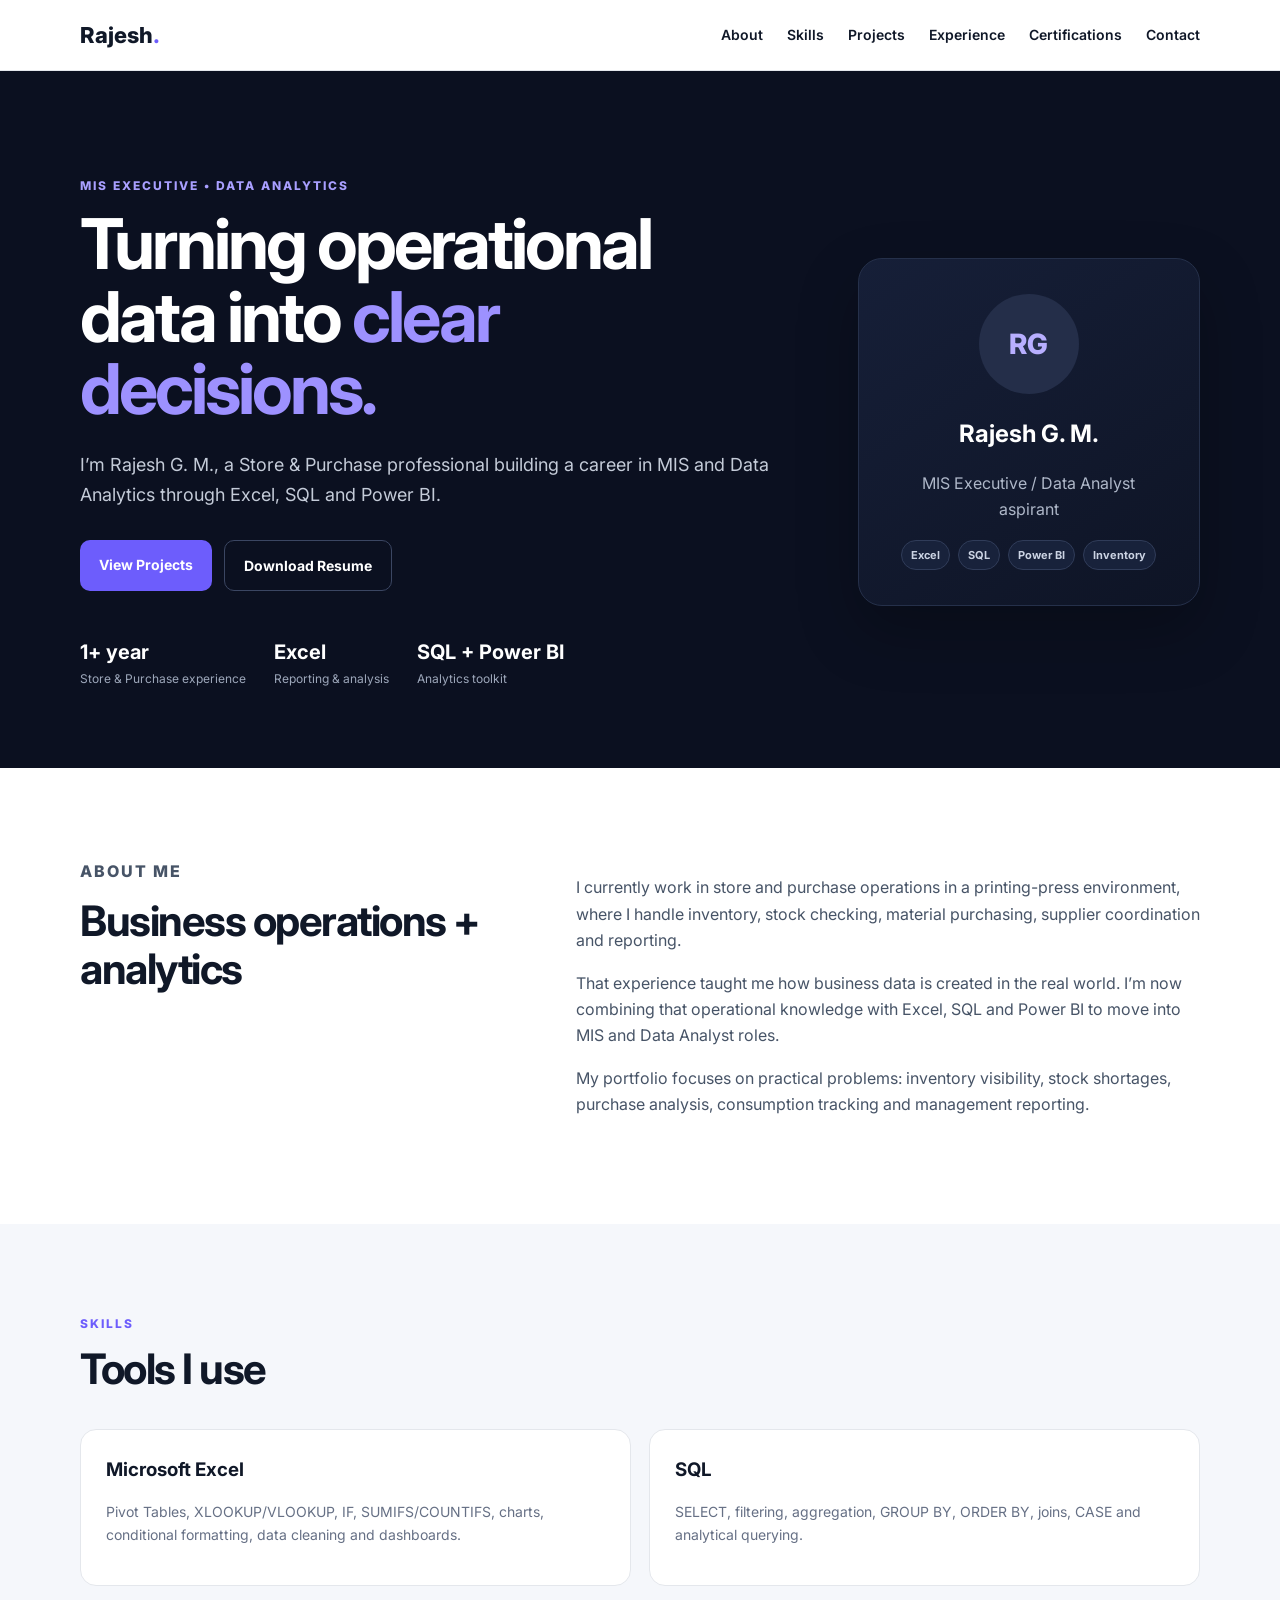
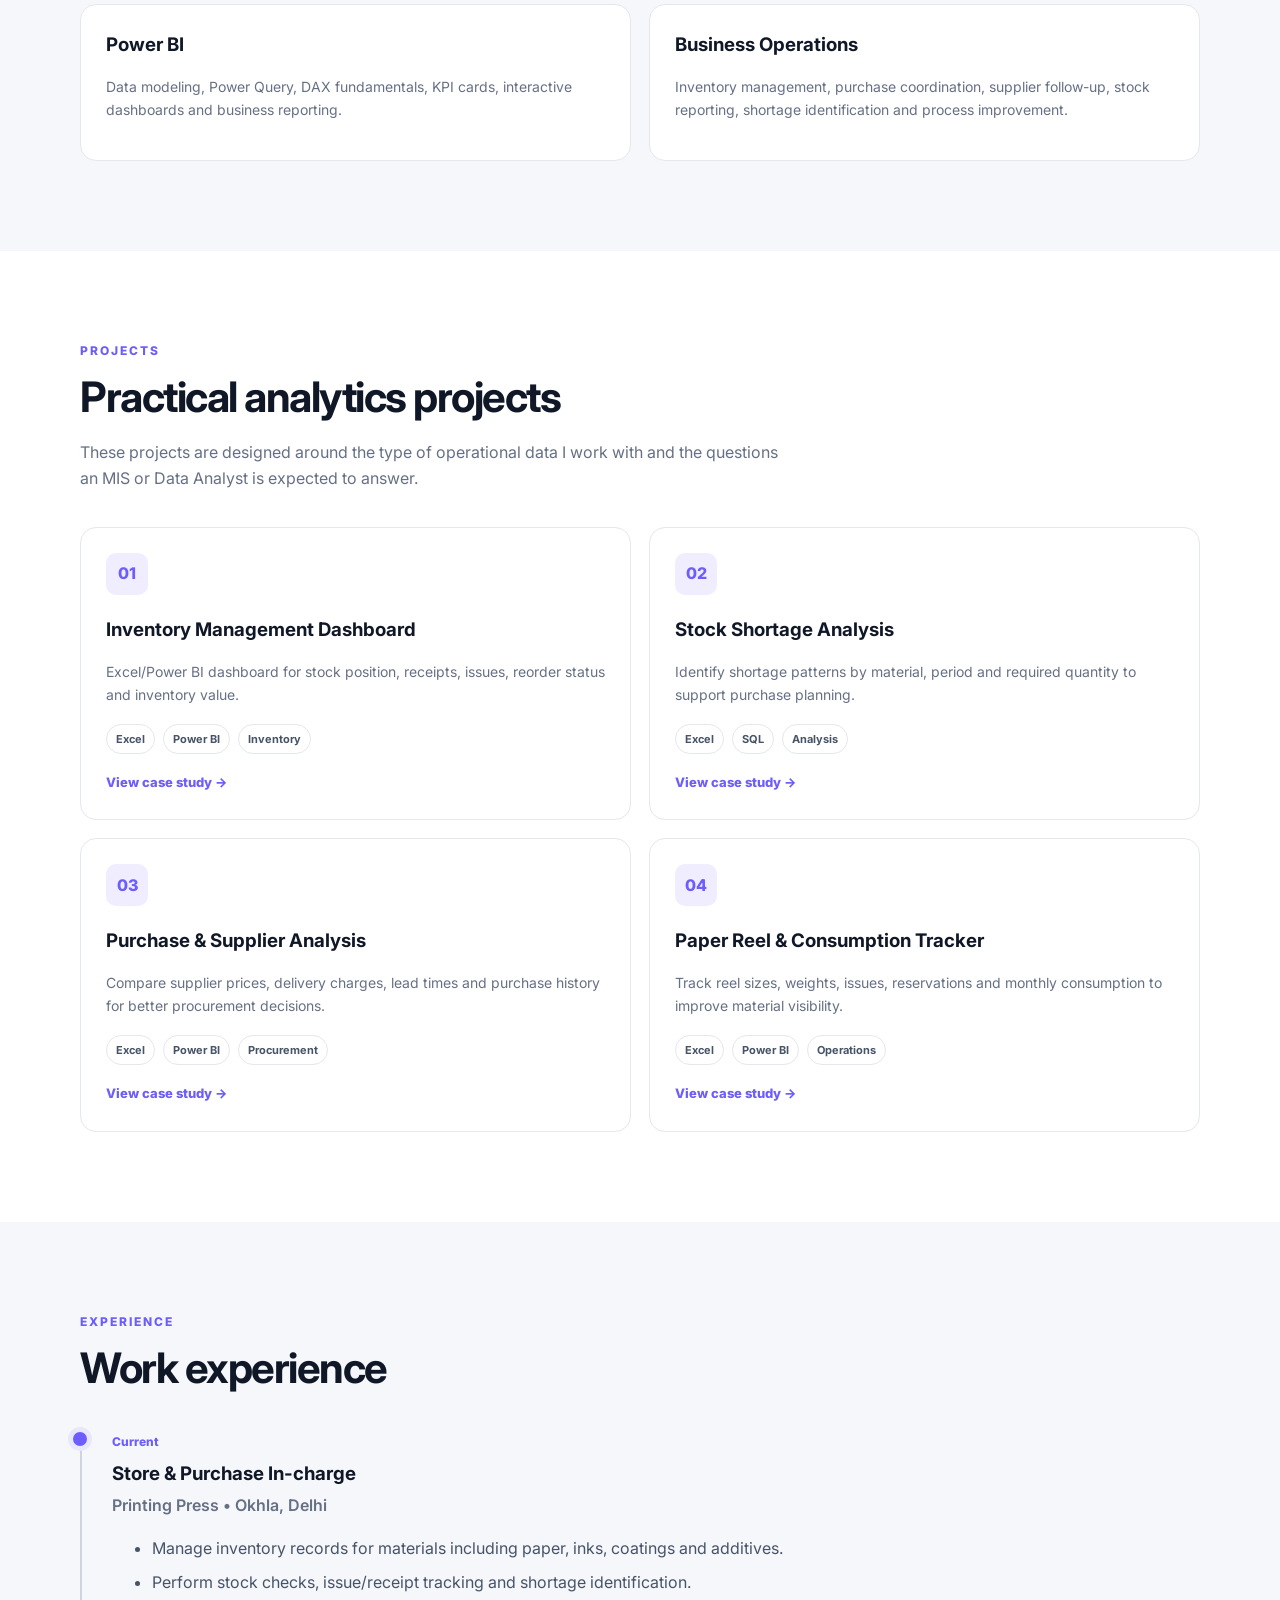
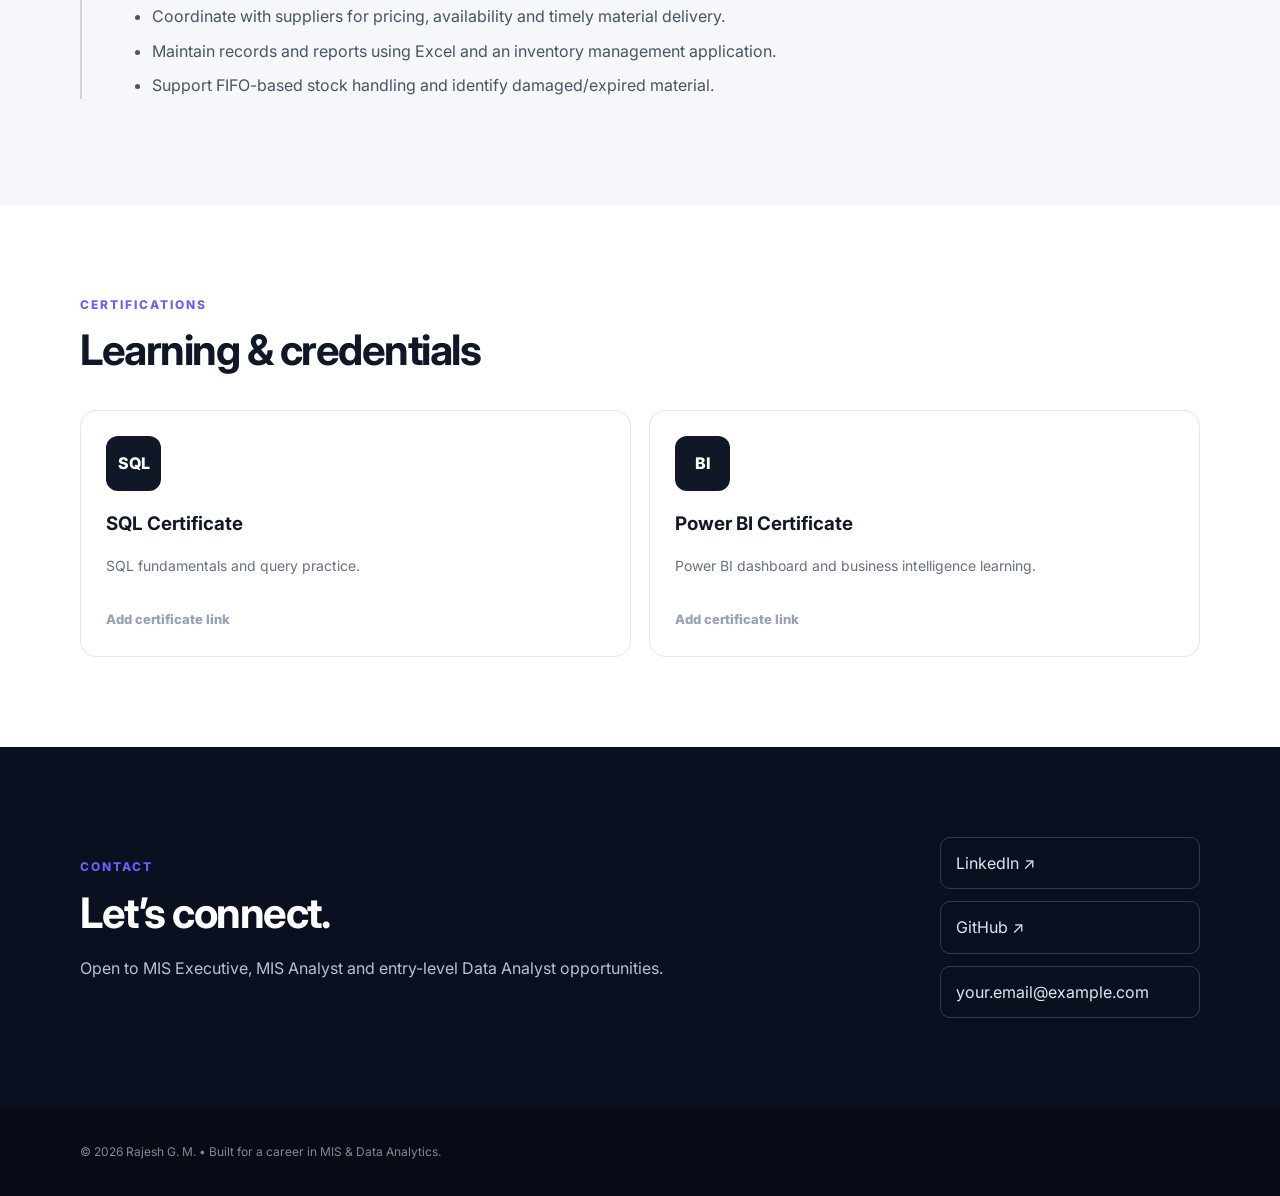
==== index.html @ 325d2c86 "Add files via upload" ====
<!DOCTYPE html>
<html lang="en">
<head>
  <meta charset="UTF-8">
  <meta name="viewport" content="width=device-width, initial-scale=1.0">
  <meta name="description" content="Rajesh G. M. | MIS Executive and aspiring Data Analyst portfolio.">
  <title>Rajesh G. M. | MIS Executive → Data Analyst</title>
  <link rel="preconnect" href="https://fonts.googleapis.com">
  <link rel="preconnect" href="https://fonts.gstatic.com" crossorigin>
  <link href="https://fonts.googleapis.com/css2?family=Inter:wght@400;500;600;700;800&display=swap" rel="stylesheet">
  <link rel="stylesheet" href="style.css">
</head>
<body>
<header class="nav">
  <div class="container nav-inner">
    <a class="logo" href="#home">Rajesh<span>.</span></a>
    <button class="menu" aria-label="Open menu">☰</button>
    <nav>
      <a href="#about">About</a><a href="#skills">Skills</a><a href="#projects">Projects</a>
      <a href="#experience">Experience</a><a href="#certifications">Certifications</a><a href="#contact">Contact</a>
    </nav>
  </div>
</header>

<main>
<section id="home" class="hero">
  <div class="container hero-grid">
    <div>
      <p class="eyebrow">MIS EXECUTIVE • DATA ANALYTICS</p>
      <h1>Turning operational data into <span>clear decisions.</span></h1>
      <p class="lead">I’m Rajesh G. M., a Store & Purchase professional building a career in MIS and Data Analytics through Excel, SQL and Power BI.</p>
      <div class="buttons">
        <a class="btn primary" href="#projects">View Projects</a>
        <a class="btn secondary" href="Rajesh_GM_Resume.pdf" target="_blank">Download Resume</a>
      </div>
      <div class="quick-stats">
        <div><strong>1+ year</strong><small>Store & Purchase experience</small></div>
        <div><strong>Excel</strong><small>Reporting & analysis</small></div>
        <div><strong>SQL + Power BI</strong><small>Analytics toolkit</small></div>
      </div>
    </div>
    <div class="hero-card">
      <div class="avatar">RG</div>
      <h3>Rajesh G. M.</h3>
      <p>MIS Executive / Data Analyst aspirant</p>
      <div class="tag-row"><span>Excel</span><span>SQL</span><span>Power BI</span><span>Inventory</span></div>
    </div>
  </div>
</section>

<section id="about" class="section">
  <div class="container two-col">
    <div><p class="eyebrow">ABOUT ME</p><h2>Business operations + analytics</h2></div>
    <div>
      <p>I currently work in store and purchase operations in a printing-press environment, where I handle inventory, stock checking, material purchasing, supplier coordination and reporting.</p>
      <p>That experience taught me how business data is created in the real world. I’m now combining that operational knowledge with Excel, SQL and Power BI to move into MIS and Data Analyst roles.</p>
      <p>My portfolio focuses on practical problems: inventory visibility, stock shortages, purchase analysis, consumption tracking and management reporting.</p>
    </div>
  </div>
</section>

<section id="skills" class="section muted">
  <div class="container">
    <p class="eyebrow">SKILLS</p><h2>Tools I use</h2>
    <div class="skill-grid">
      <article><h3>Microsoft Excel</h3><p>Pivot Tables, XLOOKUP/VLOOKUP, IF, SUMIFS/COUNTIFS, charts, conditional formatting, data cleaning and dashboards.</p></article>
      <article><h3>SQL</h3><p>SELECT, filtering, aggregation, GROUP BY, ORDER BY, joins, CASE and analytical querying.</p></article>
      <article><h3>Power BI</h3><p>Data modeling, Power Query, DAX fundamentals, KPI cards, interactive dashboards and business reporting.</p></article>
      <article><h3>Business Operations</h3><p>Inventory management, purchase coordination, supplier follow-up, stock reporting, shortage identification and process improvement.</p></article>
    </div>
  </div>
</section>

<section id="projects" class="section">
  <div class="container">
    <p class="eyebrow">PROJECTS</p><h2>Practical analytics projects</h2>
    <p class="section-intro">These projects are designed around the type of operational data I work with and the questions an MIS or Data Analyst is expected to answer.</p>
    <div class="project-grid">
      <article class="project">
        <div class="project-icon">01</div><h3>Inventory Management Dashboard</h3>
        <p>Excel/Power BI dashboard for stock position, receipts, issues, reorder status and inventory value.</p>
        <div class="tag-row"><span>Excel</span><span>Power BI</span><span>Inventory</span></div>
        <a href="inventory-management.html">View case study →</a>
      </article>
      <article class="project">
        <div class="project-icon">02</div><h3>Stock Shortage Analysis</h3>
        <p>Identify shortage patterns by material, period and required quantity to support purchase planning.</p>
        <div class="tag-row"><span>Excel</span><span>SQL</span><span>Analysis</span></div>
        <a href="stock-shortage.html">View case study →</a>
      </article>
      <article class="project">
        <div class="project-icon">03</div><h3>Purchase & Supplier Analysis</h3>
        <p>Compare supplier prices, delivery charges, lead times and purchase history for better procurement decisions.</p>
        <div class="tag-row"><span>Excel</span><span>Power BI</span><span>Procurement</span></div>
        <a href="purchase-supplier.html">View case study →</a>
      </article>
      <article class="project">
        <div class="project-icon">04</div><h3>Paper Reel & Consumption Tracker</h3>
        <p>Track reel sizes, weights, issues, reservations and monthly consumption to improve material visibility.</p>
        <div class="tag-row"><span>Excel</span><span>Power BI</span><span>Operations</span></div>
        <a href="paper-reel.html">View case study →</a>
      </article>
    </div>
  </div>
</section>

<section id="experience" class="section muted">
  <div class="container">
    <p class="eyebrow">EXPERIENCE</p><h2>Work experience</h2>
    <div class="timeline">
      <article>
        <div class="timeline-dot"></div>
        <div><span class="date">Current</span><h3>Store & Purchase In-charge</h3><h4>Printing Press • Okhla, Delhi</h4>
        <ul>
          <li>Manage inventory records for materials including paper, inks, coatings and additives.</li>
          <li>Perform stock checks, issue/receipt tracking and shortage identification.</li>
          <li>Coordinate with suppliers for pricing, availability and timely material delivery.</li>
          <li>Maintain records and reports using Excel and an inventory management application.</li>
          <li>Support FIFO-based stock handling and identify damaged/expired material.</li>
        </ul></div>
      </article>
    </div>
  </div>
</section>

<section id="certifications" class="section">
  <div class="container">
    <p class="eyebrow">CERTIFICATIONS</p><h2>Learning & credentials</h2>
    <div class="cert-grid">
      <article><div class="cert-mark">SQL</div><h3>SQL Certificate</h3><p>SQL fundamentals and query practice.</p><a href="#" class="placeholder-link">Add certificate link</a></article>
      <article><div class="cert-mark">BI</div><h3>Power BI Certificate</h3><p>Power BI dashboard and business intelligence learning.</p><a href="#" class="placeholder-link">Add certificate link</a></article>
    </div>
  </div>
</section>

<section id="contact" class="section contact">
  <div class="container contact-box">
    <div><p class="eyebrow">CONTACT</p><h2>Let’s connect.</h2><p>Open to MIS Executive, MIS Analyst and entry-level Data Analyst opportunities.</p></div>
    <div class="contact-links">
      <a href="https://www.linkedin.com/" target="_blank">LinkedIn ↗</a>
      <a href="https://github.com/" target="_blank">GitHub ↗</a>
      <a href="mailto:your.email@example.com">your.email@example.com</a>
    </div>
  </div>
</section>
</main>

<footer><div class="container"><p>© 2026 Rajesh G. M. • Built for a career in MIS & Data Analytics.</p></div></footer>
<script src="script.js"></script>
</body>
</html>
---- style.css ----
:root{--bg:#0b1020;--surface:#11182b;--surface2:#f5f7fb;--text:#101828;--light:#f8fafc;--muted:#667085;--white:#fff;--accent:#6d5dfc;--border:#e4e7ec;--dark-border:#25304a}
*{box-sizing:border-box}html{scroll-behavior:smooth}body{margin:0;font-family:Inter,system-ui,sans-serif;color:var(--text);line-height:1.65;background:#fff}a{text-decoration:none;color:inherit}.container{width:min(1120px,92%);margin:auto}
.nav{position:sticky;top:0;z-index:20;background:rgba(255,255,255,.92);backdrop-filter:blur(12px);border-bottom:1px solid var(--border)}.nav-inner{height:70px;display:flex;align-items:center;justify-content:space-between}.logo{font-size:22px;font-weight:800}.logo span{color:var(--accent)}nav{display:flex;gap:24px;font-size:14px;font-weight:600}nav a:hover{color:var(--accent)}.menu{display:none;border:0;background:none;font-size:24px}
.hero{background:var(--bg);color:var(--white);padding:105px 0 80px}.hero-grid{display:grid;grid-template-columns:1.55fr .75fr;gap:70px;align-items:center}.eyebrow{font-size:12px;font-weight:800;letter-spacing:2px;color:var(--accent);margin:0 0 12px}.hero .eyebrow{color:#a99fff}h1{font-size:clamp(42px,6vw,70px);line-height:1.04;letter-spacing:-3px;margin:0 0 24px;max-width:850px}h1 span{color:#9d91ff}.lead{font-size:18px;color:#c4cbd8;max-width:720px}.buttons{display:flex;gap:12px;margin:30px 0}.btn{padding:13px 19px;border-radius:10px;font-weight:700;font-size:14px}.primary{background:var(--accent);color:#fff}.secondary{border:1px solid #3b4662;color:#fff}.quick-stats{display:flex;gap:28px;margin-top:45px}.quick-stats strong{display:block;font-size:20px}.quick-stats small{display:block;color:#9da7ba;font-size:12px}.hero-card{background:linear-gradient(145deg,#161f38,#0e1425);border:1px solid var(--dark-border);border-radius:24px;padding:35px;text-align:center;box-shadow:0 25px 60px rgba(0,0,0,.25)}.avatar{width:100px;height:100px;border-radius:50%;display:grid;place-items:center;margin:0 auto 20px;background:#242e49;color:#b8afff;font-size:28px;font-weight:800}.hero-card h3{font-size:24px;margin:0}.hero-card p{color:#aeb7c8}.tag-row{display:flex;gap:8px;flex-wrap:wrap;margin-top:18px}.tag-row span{padding:5px 9px;border:1px solid var(--border);border-radius:99px;font-size:11px;font-weight:700;color:#475467;background:#fff}.hero-card .tag-row{justify-content:center}.hero-card .tag-row span{background:#18223b;border-color:#303c59;color:#cbd3e3}
.section{padding:90px 0}.section h2{font-size:42px;line-height:1.15;letter-spacing:-1.5px;margin:0 0 18px}.two-col{display:grid;grid-template-columns:.8fr 1.2fr;gap:80px}.two-col p{color:#475467;font-size:16px}.muted{background:var(--surface2)}.section-intro{color:#667085;max-width:700px}.skill-grid,.project-grid,.cert-grid{display:grid;grid-template-columns:repeat(2,1fr);gap:18px;margin-top:35px}.skill-grid article,.project,.cert-grid article{border:1px solid var(--border);border-radius:16px;padding:25px;background:#fff}.skill-grid h3,.project h3,.cert-grid h3{margin:0 0 8px}.skill-grid p,.project p,.cert-grid p{color:#667085;font-size:14px}.project-grid{grid-template-columns:repeat(2,1fr)}.project-icon{width:42px;height:42px;border-radius:10px;background:#efedff;color:var(--accent);display:grid;place-items:center;font-weight:800;margin-bottom:20px}.project a,.cert-grid a{display:inline-block;margin-top:18px;color:var(--accent);font-size:13px;font-weight:800}.timeline{margin-top:35px;border-left:2px solid #d0d5dd;padding-left:30px}.timeline article{position:relative;max-width:850px}.timeline-dot{position:absolute;left:-39px;top:5px;width:14px;height:14px;background:var(--accent);border-radius:50%;box-shadow:0 0 0 5px #e9e7ff}.date{font-size:12px;color:var(--accent);font-weight:800}.timeline h3{margin:6px 0 0}.timeline h4{margin:2px 0 16px;color:#667085;font-weight:600}.timeline li{margin:8px 0;color:#475467}.cert-mark{width:55px;height:55px;border-radius:12px;background:#101828;color:#fff;display:grid;place-items:center;font-weight:800;margin-bottom:18px}.contact{background:var(--bg);color:#fff}.contact-box{display:flex;justify-content:space-between;gap:50px;align-items:center}.contact p:not(.eyebrow){color:#b9c1d0}.contact-links{display:grid;gap:12px;min-width:260px}.contact-links a{padding:12px 15px;border:1px solid #303b56;border-radius:10px;color:#e1e5ed}.contact-links a:hover{border-color:#7668ff}.placeholder-link{color:#98a2b3!important}footer{background:#070b16;color:#7f899c;padding:22px 0;font-size:12px}
@media(max-width:800px){nav{display:none}.menu{display:block}.hero{padding:75px 0}.hero-grid,.two-col{grid-template-columns:1fr;gap:40px}h1{letter-spacing:-2px}.quick-stats{flex-wrap:wrap}.skill-grid,.project-grid,.cert-grid{grid-template-columns:1fr}.contact-box{display:grid}.section{padding:65px 0}.section h2{font-size:34px}}
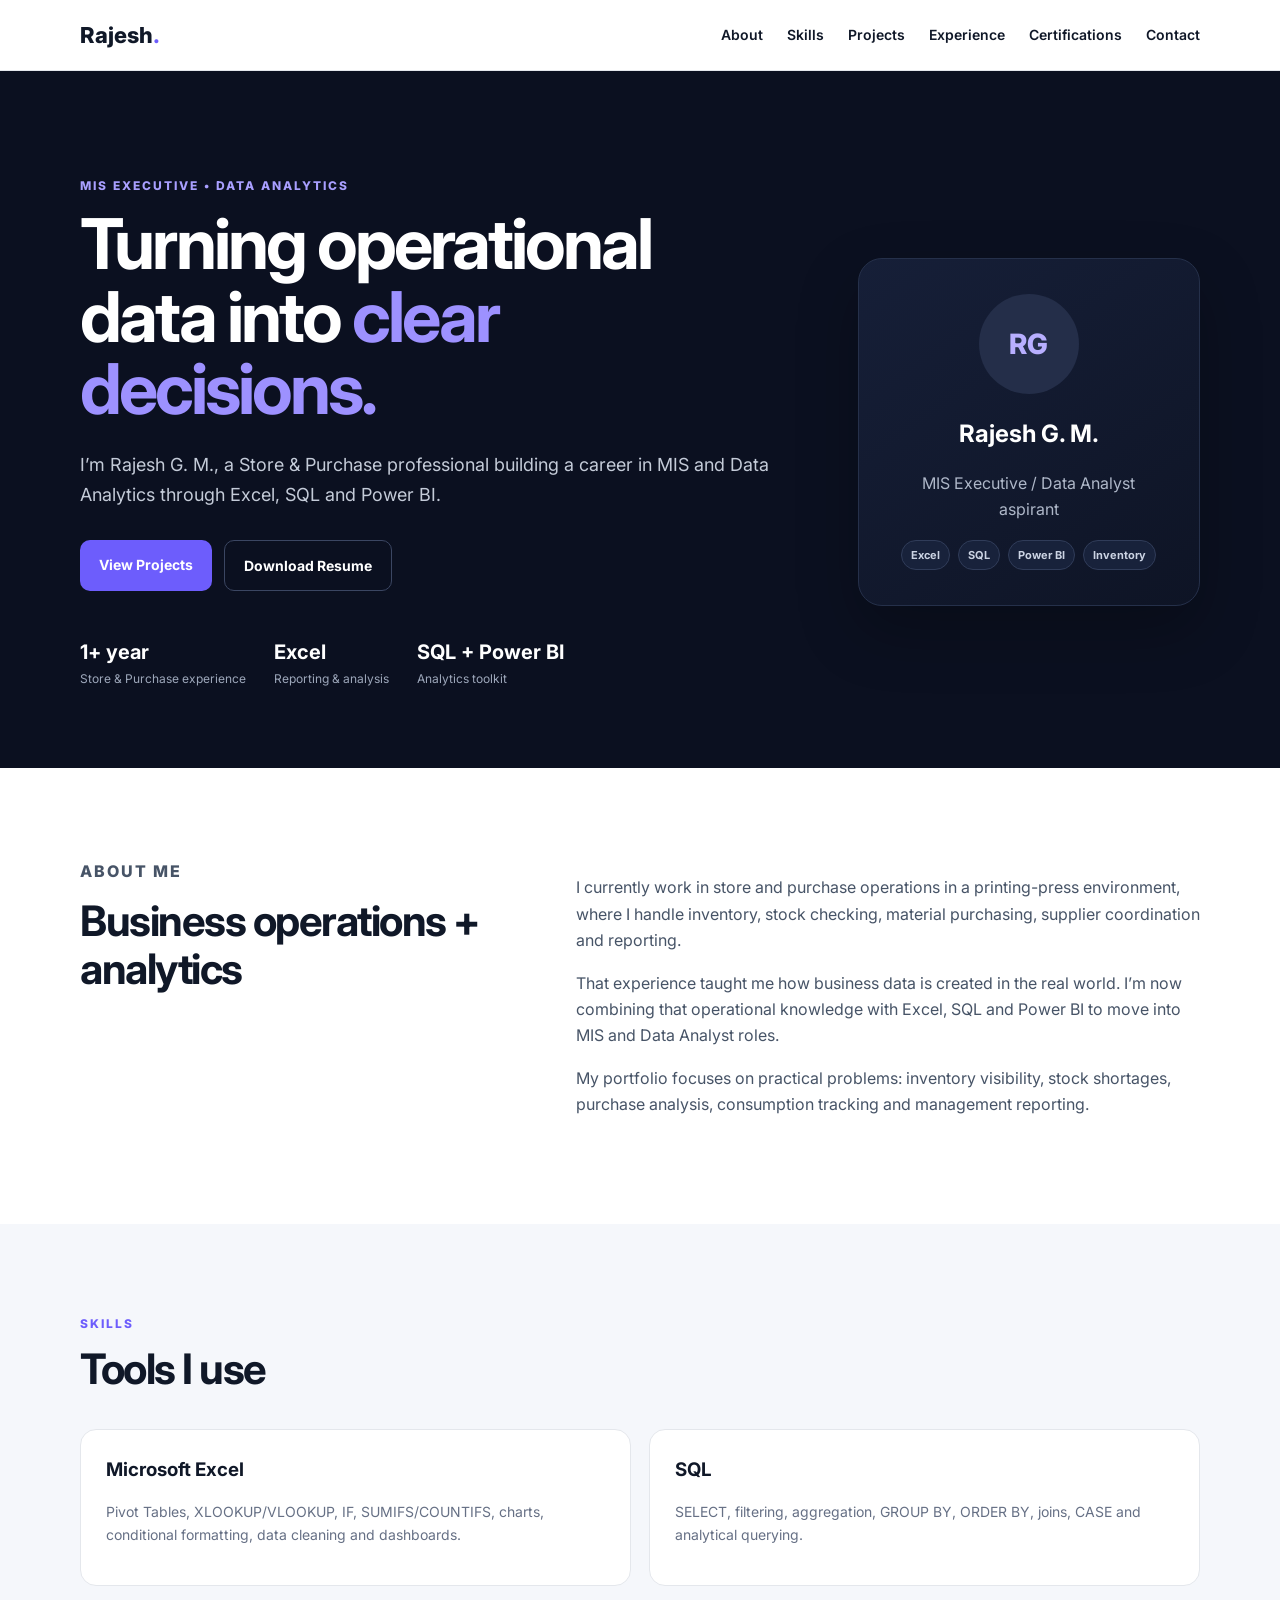
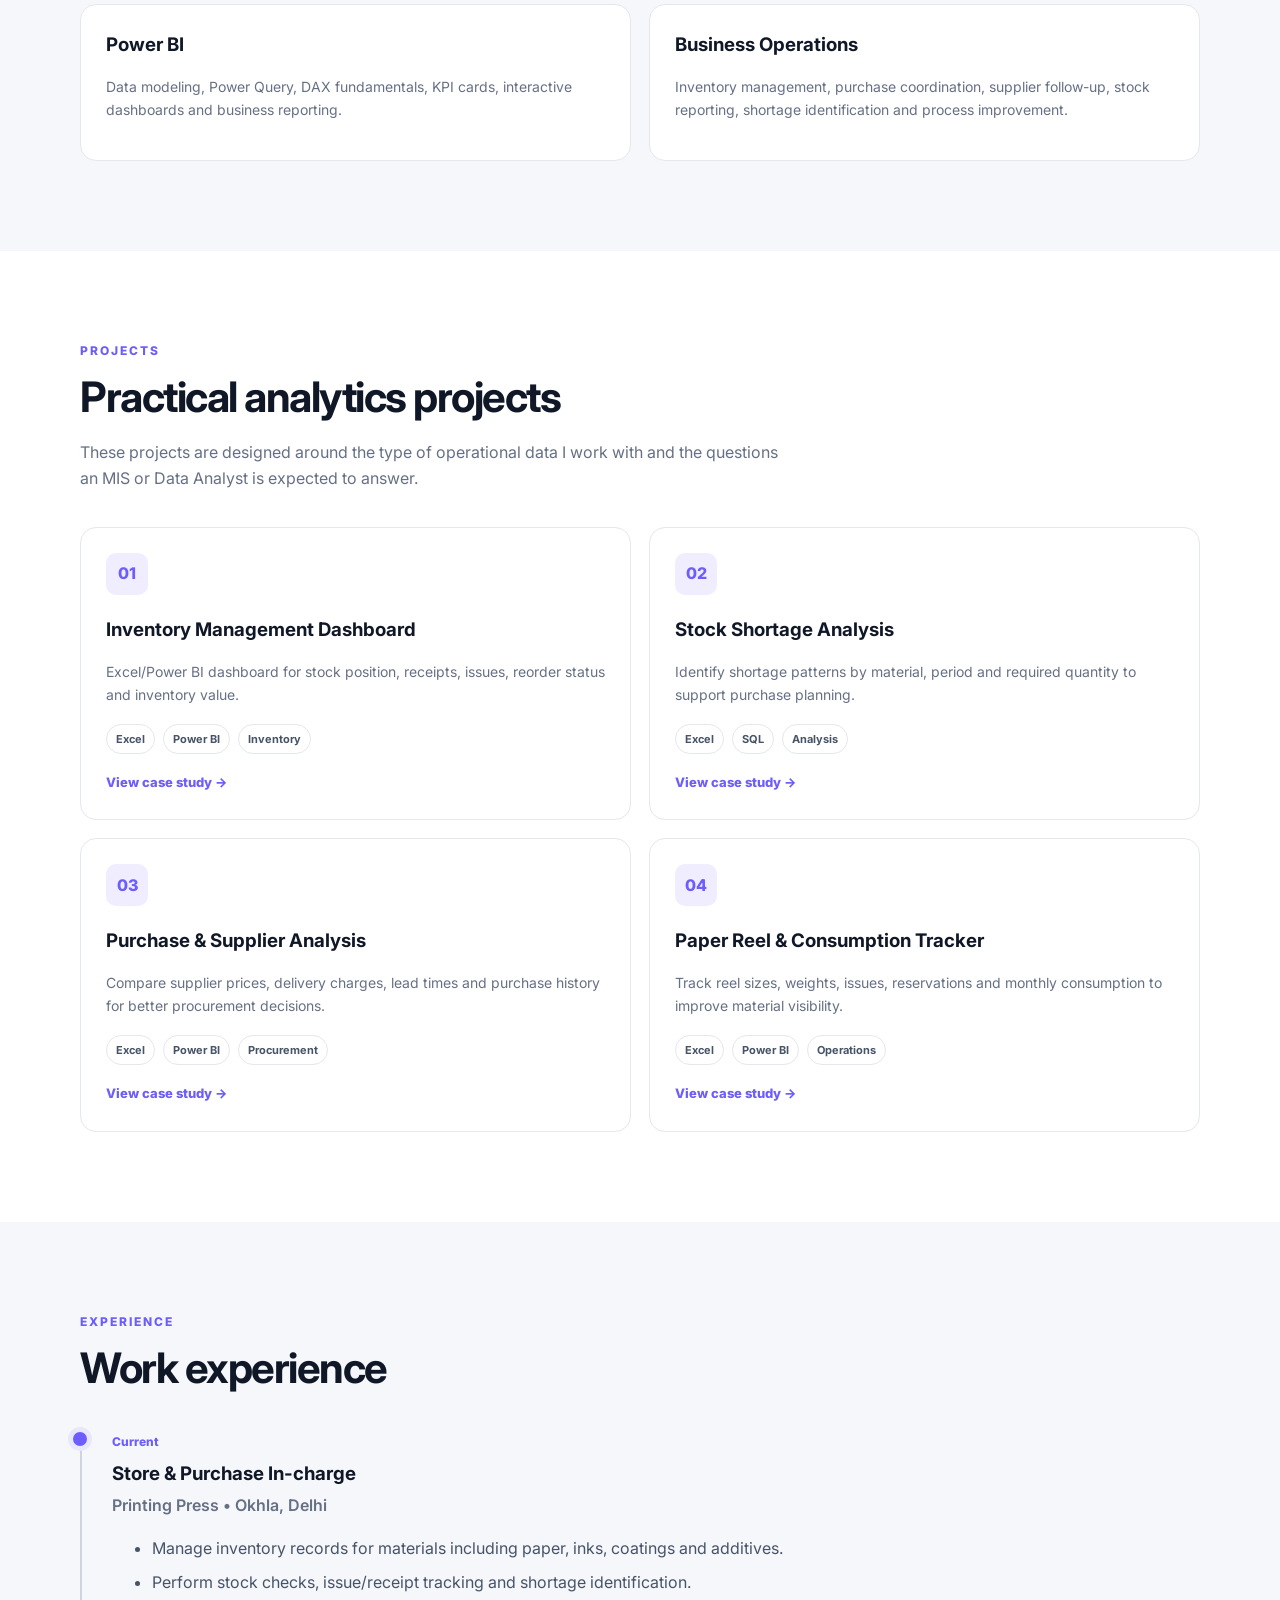
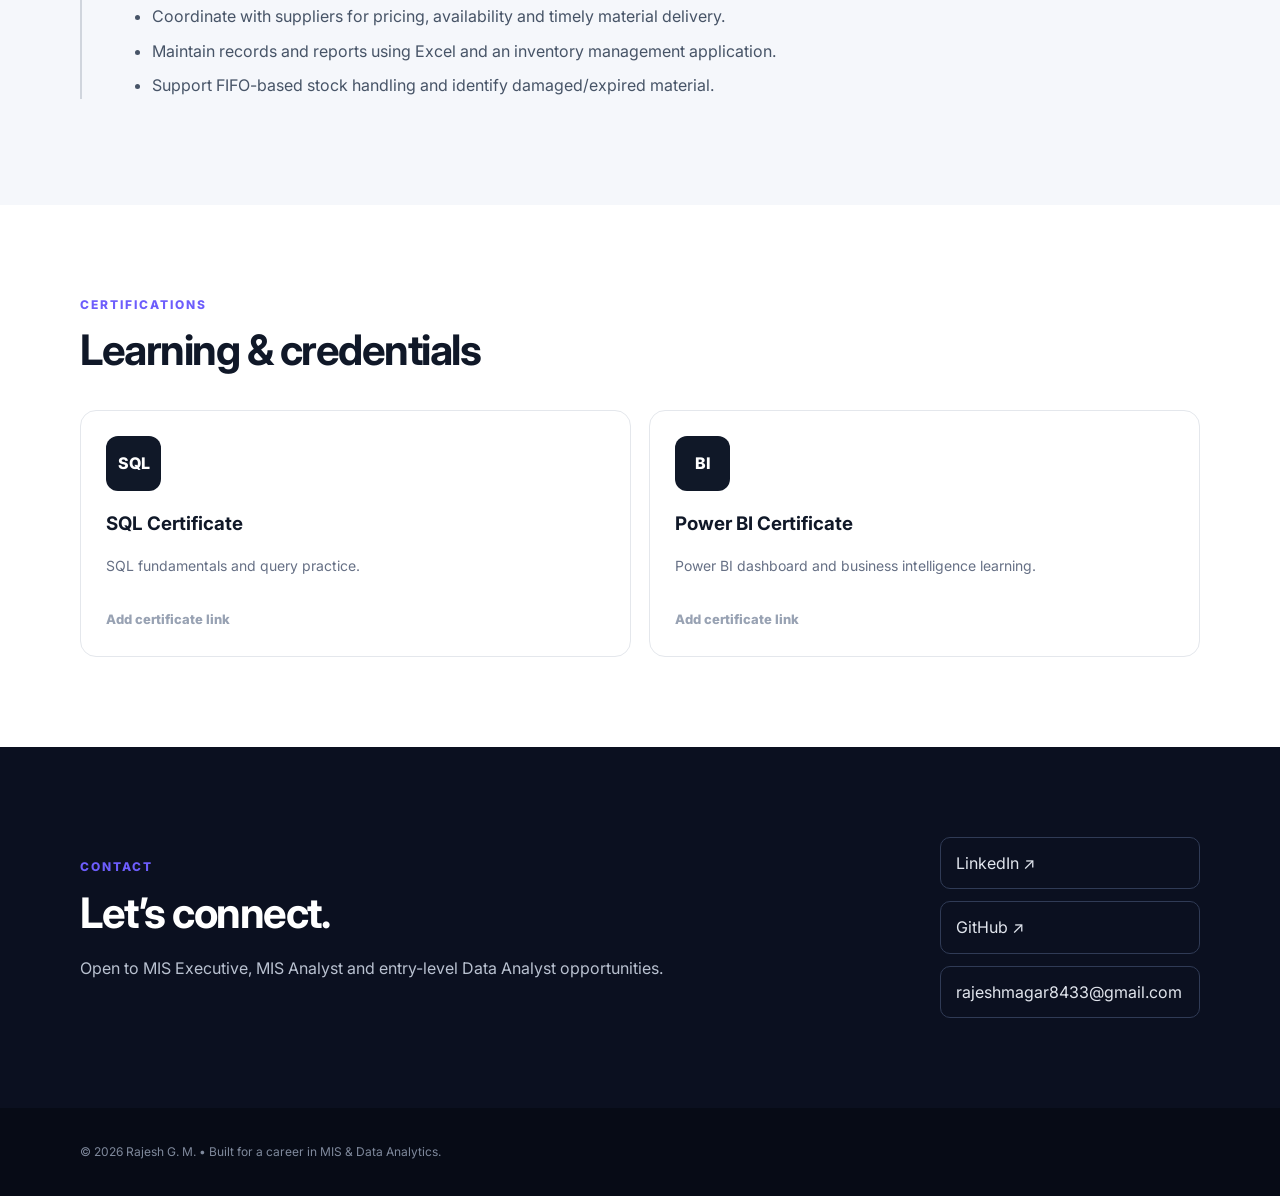
==== commit d698901e: "Update index.html" ====
--- a/index.html
+++ b/index.html
@@ -137,9 +137,9 @@
   <div class="container contact-box">
     <div><p class="eyebrow">CONTACT</p><h2>Let’s connect.</h2><p>Open to MIS Executive, MIS Analyst and entry-level Data Analyst opportunities.</p></div>
     <div class="contact-links">
-      <a href="https://www.linkedin.com/" target="_blank">LinkedIn ↗</a>
-      <a href="https://github.com/" target="_blank">GitHub ↗</a>
-      <a href="mailto:your.email@example.com">your.email@example.com</a>
+      <a href="https://www.linkedin.com/in/rajesh-magar" target="_blank">LinkedIn ↗</a>
+      <a href="https://github.com/rajeshmagar8433" target="_blank">GitHub ↗</a>
+      <a href="mailto:rajeshmagar8433@gmail.com">rajeshmagar8433@gmail.com</a>
     </div>
   </div>
 </section>
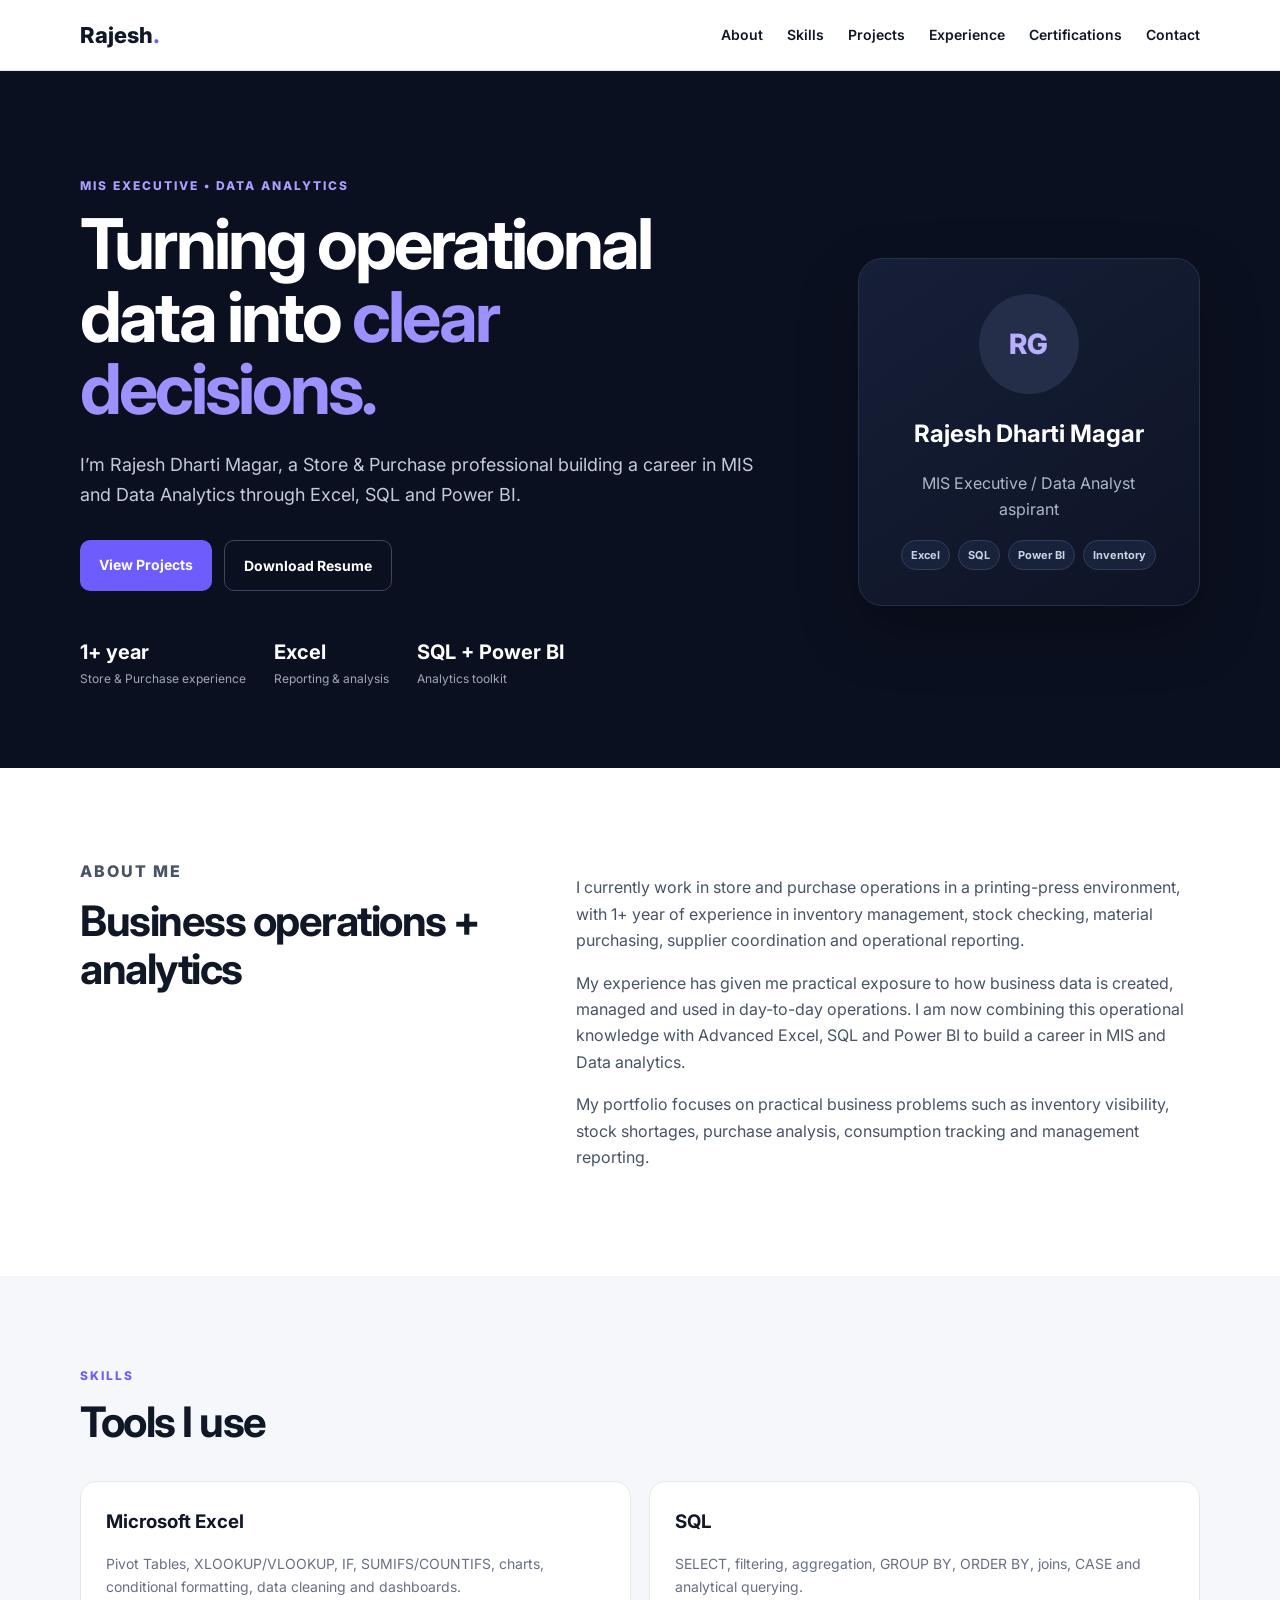
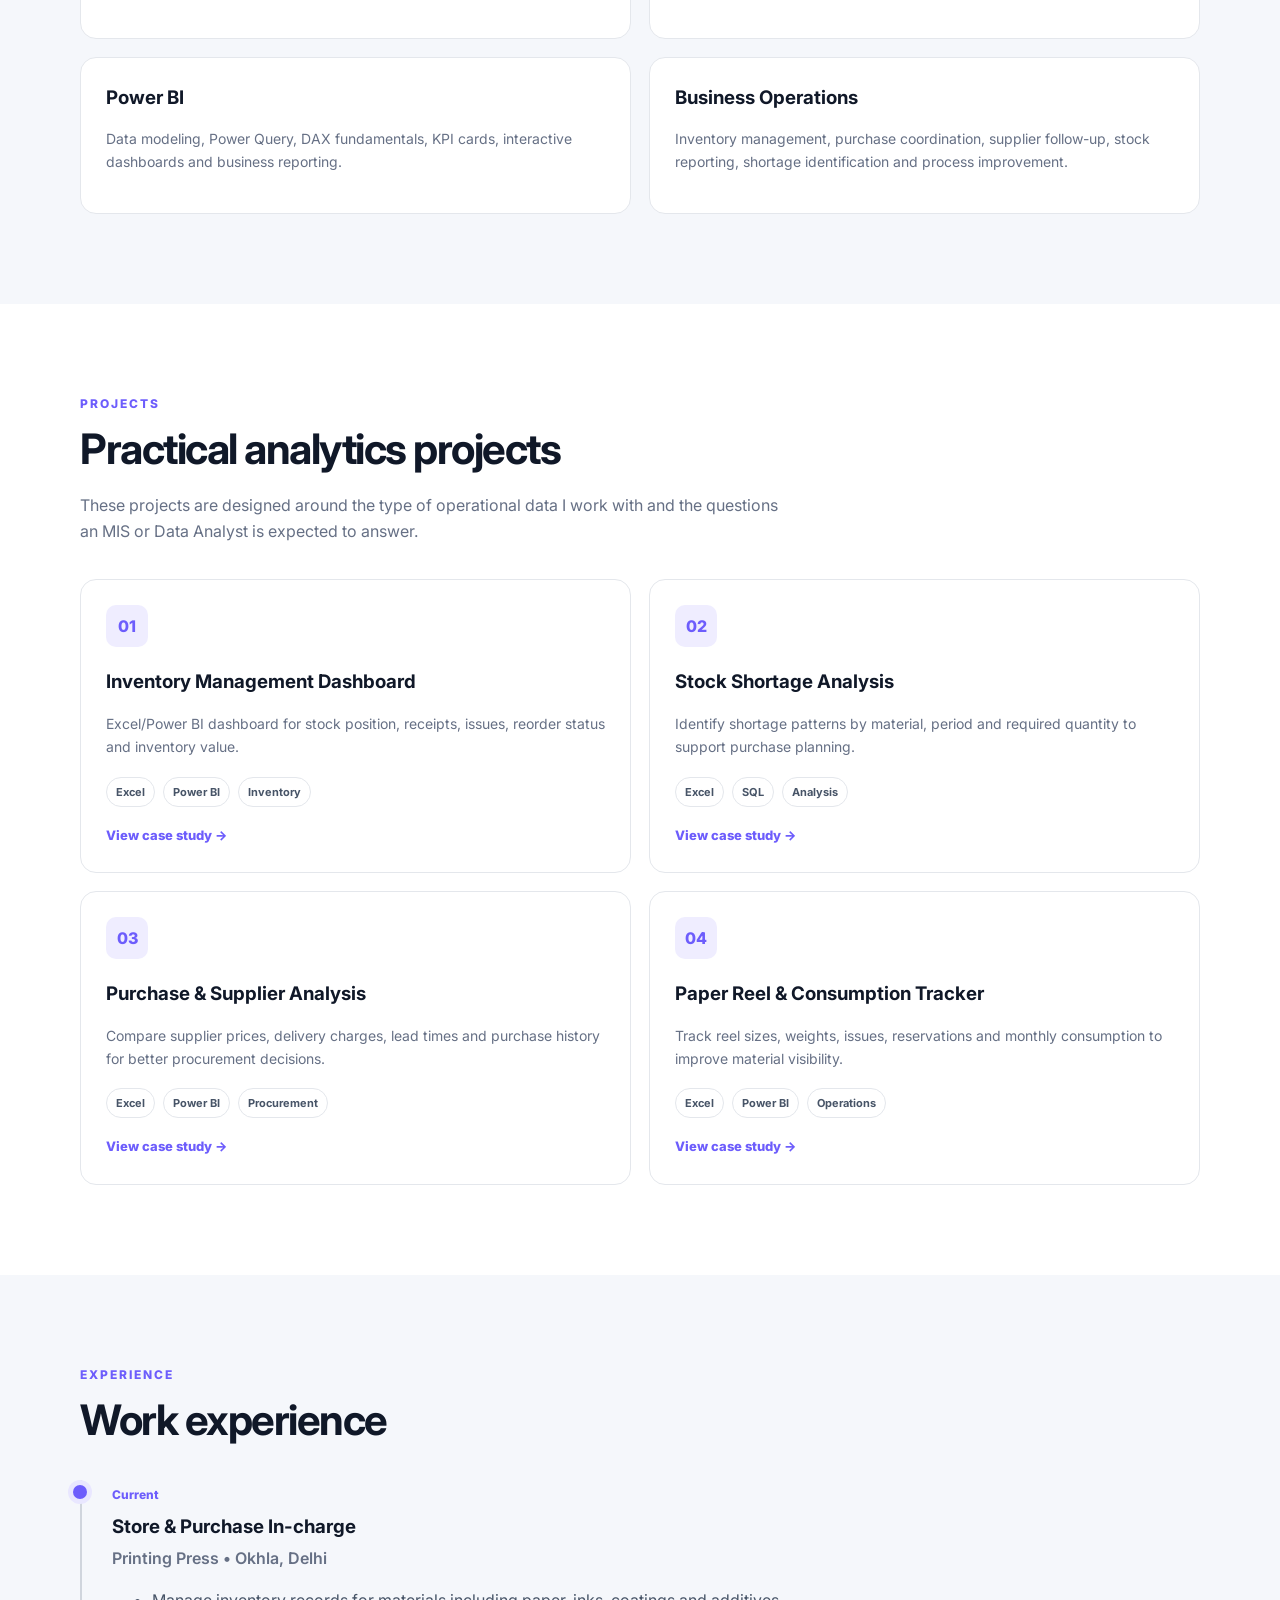
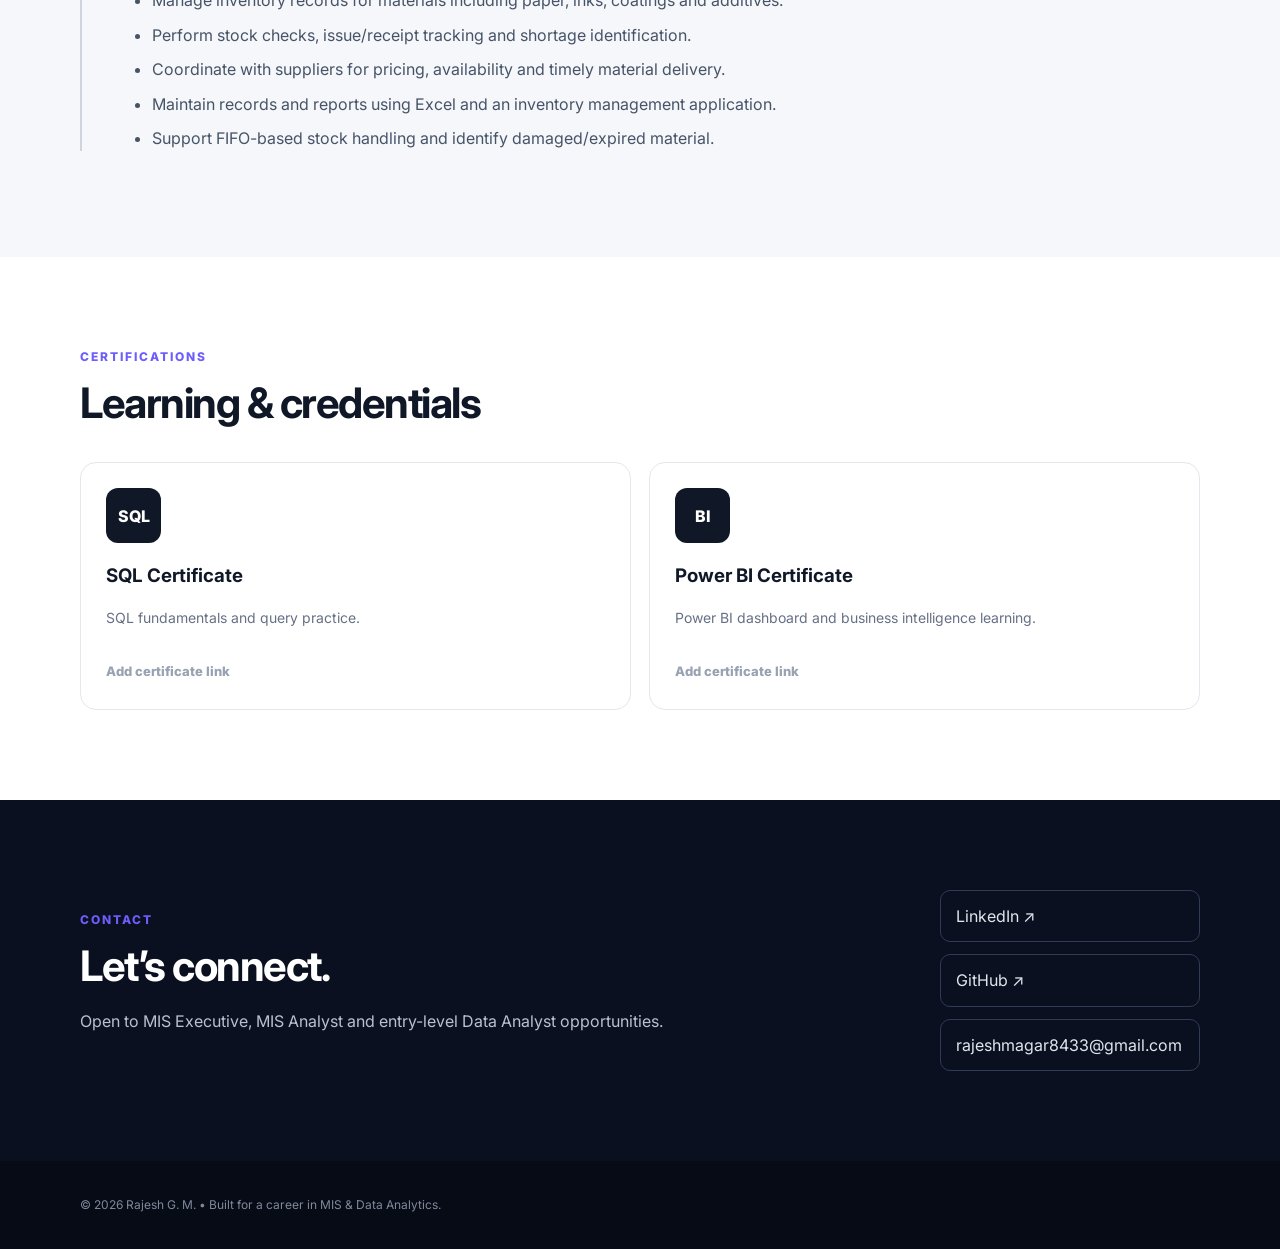
==== commit 8055be38: "Update index.html" ====
--- a/index.html
+++ b/index.html
@@ -3,8 +3,8 @@
 <head>
   <meta charset="UTF-8">
   <meta name="viewport" content="width=device-width, initial-scale=1.0">
-  <meta name="description" content="Rajesh G. M. | MIS Executive and aspiring Data Analyst portfolio.">
-  <title>Rajesh G. M. | MIS Executive → Data Analyst</title>
+  <meta name="description" content="Rajesh Dharti Magar| MIS Executive and aspiring Data Analyst portfolio.">
+  <title>Rajesh Dharti Magar| MIS Executive → Data Analyst</title>
   <link rel="preconnect" href="https://fonts.googleapis.com">
   <link rel="preconnect" href="https://fonts.gstatic.com" crossorigin>
   <link href="https://fonts.googleapis.com/css2?family=Inter:wght@400;500;600;700;800&display=swap" rel="stylesheet">
@@ -28,10 +28,10 @@
     <div>
       <p class="eyebrow">MIS EXECUTIVE • DATA ANALYTICS</p>
       <h1>Turning operational data into <span>clear decisions.</span></h1>
-      <p class="lead">I’m Rajesh G. M., a Store & Purchase professional building a career in MIS and Data Analytics through Excel, SQL and Power BI.</p>
+      <p class="lead">I’m Rajesh Dharti Magar, a Store & Purchase professional building a career in MIS and Data Analytics through Excel, SQL and Power BI.</p>
       <div class="buttons">
         <a class="btn primary" href="#projects">View Projects</a>
-        <a class="btn secondary" href="Rajesh_GM_Resume.pdf" target="_blank">Download Resume</a>
+        <a class="btn secondary" href="Rajesh_Resume.pdf" target="_blank">Download Resume</a>
       </div>
       <div class="quick-stats">
         <div><strong>1+ year</strong><small>Store & Purchase experience</small></div>
@@ -41,7 +41,7 @@
     </div>
     <div class="hero-card">
       <div class="avatar">RG</div>
-      <h3>Rajesh G. M.</h3>
+      <h3>Rajesh Dharti Magar</h3>
       <p>MIS Executive / Data Analyst aspirant</p>
       <div class="tag-row"><span>Excel</span><span>SQL</span><span>Power BI</span><span>Inventory</span></div>
     </div>
@@ -52,9 +52,9 @@
   <div class="container two-col">
     <div><p class="eyebrow">ABOUT ME</p><h2>Business operations + analytics</h2></div>
     <div>
-      <p>I currently work in store and purchase operations in a printing-press environment, where I handle inventory, stock checking, material purchasing, supplier coordination and reporting.</p>
-      <p>That experience taught me how business data is created in the real world. I’m now combining that operational knowledge with Excel, SQL and Power BI to move into MIS and Data Analyst roles.</p>
-      <p>My portfolio focuses on practical problems: inventory visibility, stock shortages, purchase analysis, consumption tracking and management reporting.</p>
+      <p>I currently work in store and purchase operations in a printing-press environment, with 1+ year of experience in inventory management, stock checking, material purchasing, supplier coordination and operational reporting.</p>
+      <p>My experience has given me practical exposure to how business data is created, managed and used in day-to-day operations. I am now combining this operational knowledge with Advanced Excel, SQL and Power BI to build a career in MIS and Data analytics.</p>
+      <p>My portfolio focuses on practical business problems such as inventory visibility, stock shortages, purchase analysis, consumption tracking and management reporting.</p>
     </div>
   </div>
 </section>
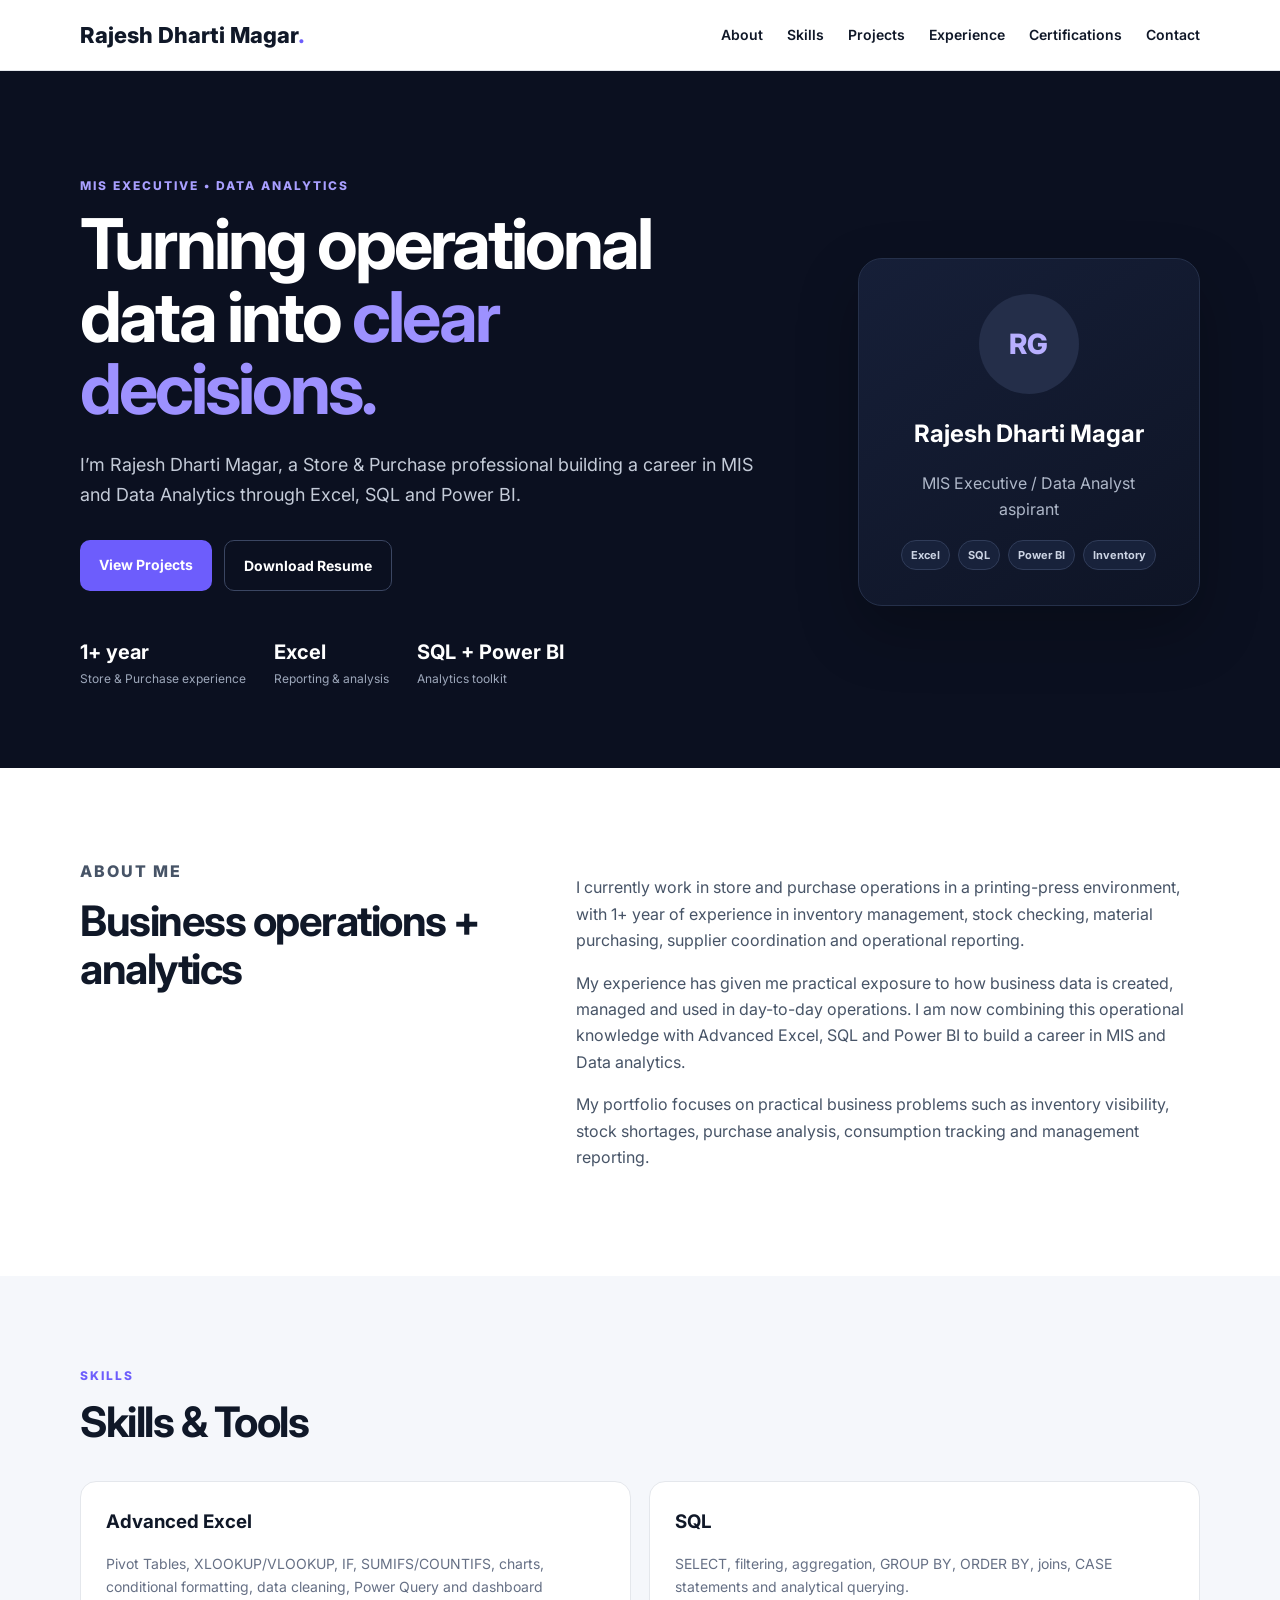
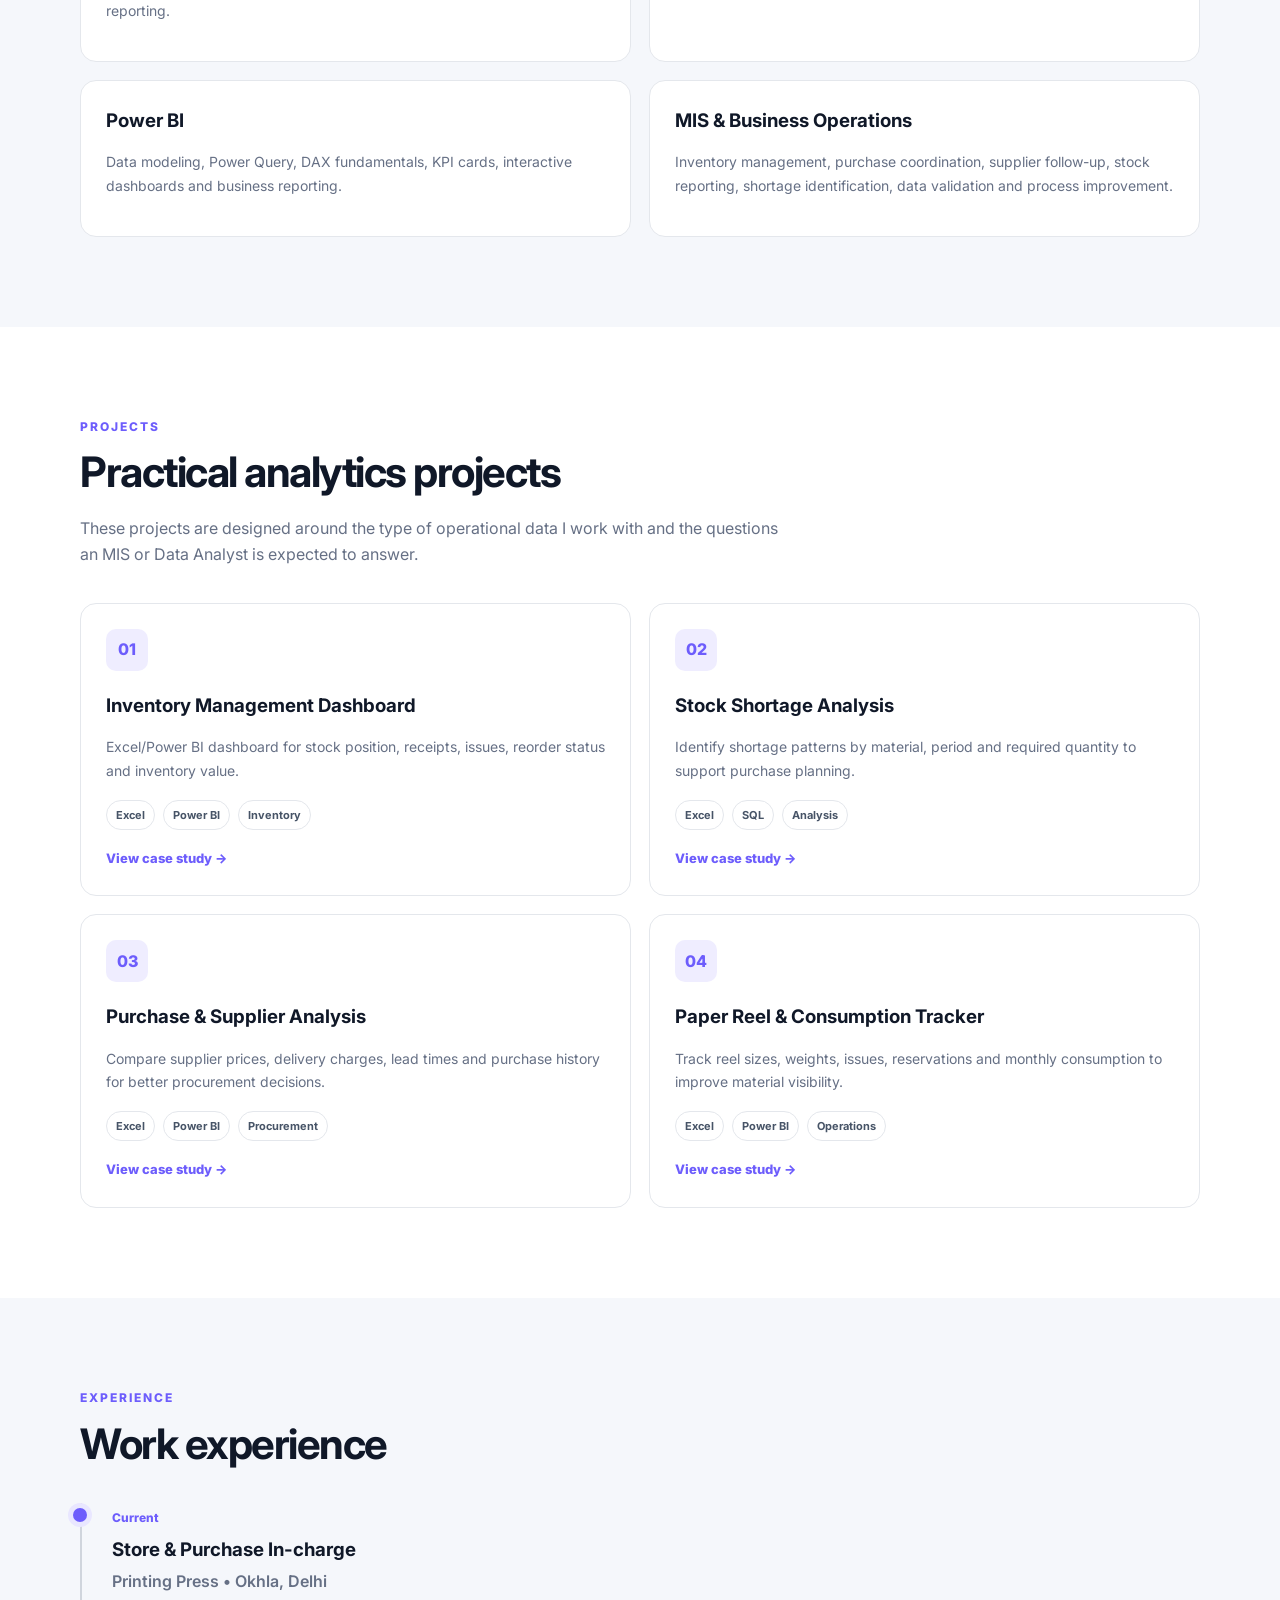
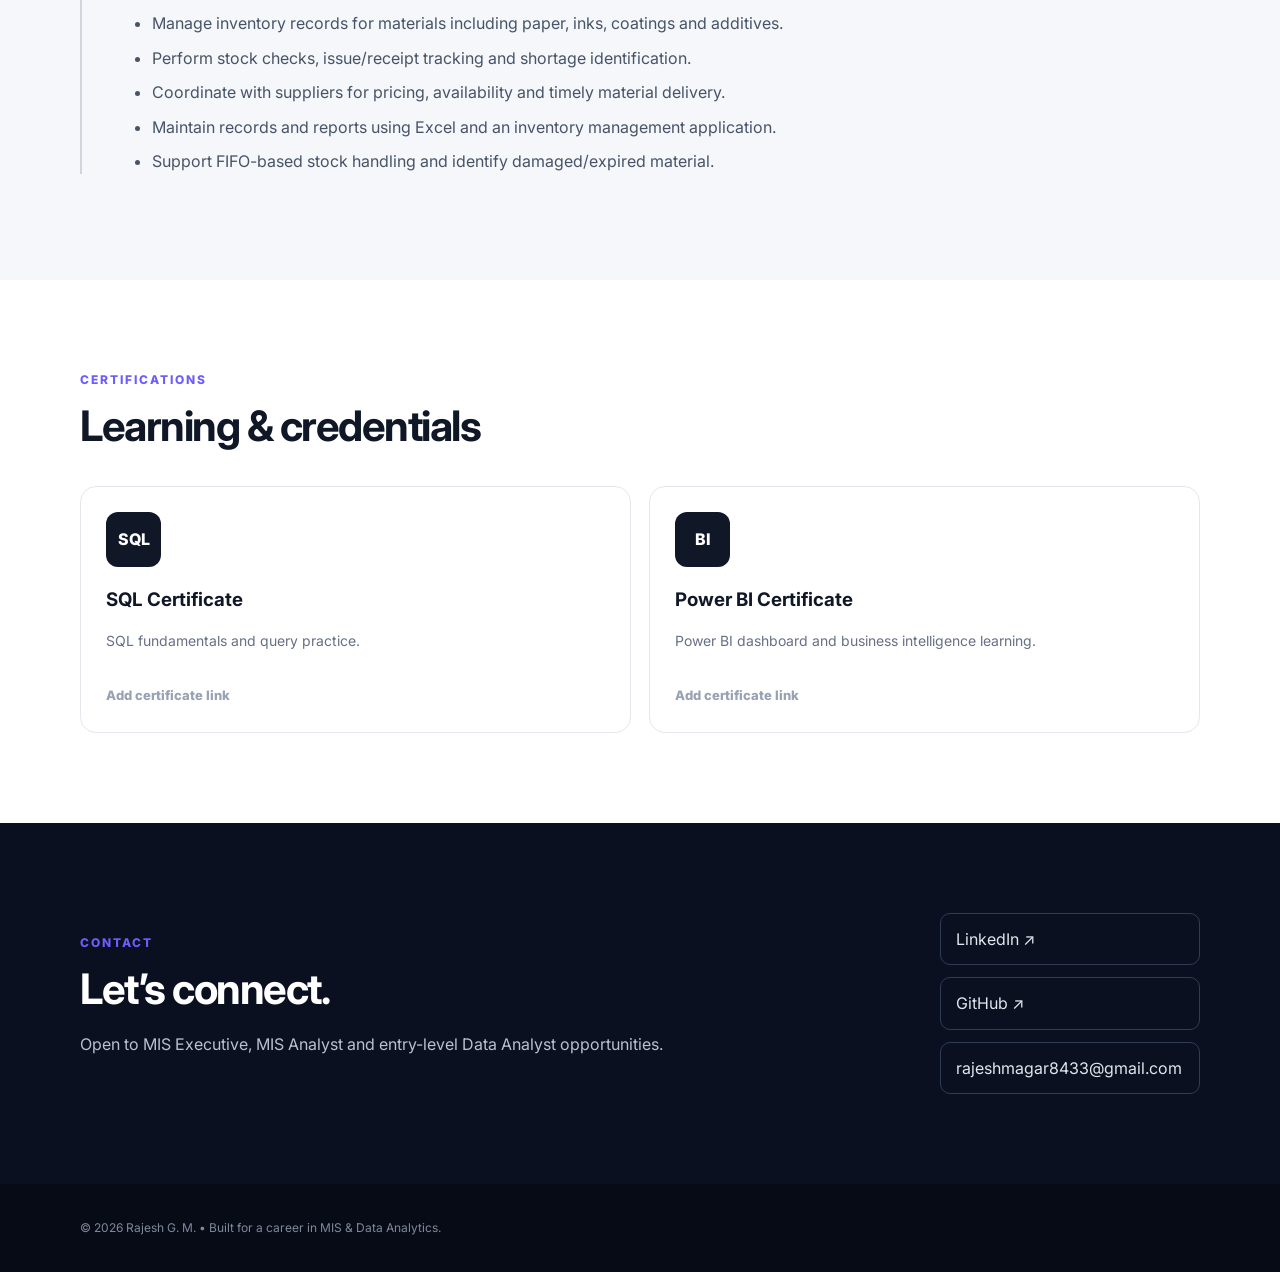
==== commit e896cfcc: "Update index.html" ====
--- a/index.html
+++ b/index.html
@@ -13,7 +13,7 @@
 <body>
 <header class="nav">
   <div class="container nav-inner">
-    <a class="logo" href="#home">Rajesh<span>.</span></a>
+    <a class="logo" href="#home">Rajesh Dharti Magar<span>.</span></a>
     <button class="menu" aria-label="Open menu">☰</button>
     <nav>
       <a href="#about">About</a><a href="#skills">Skills</a><a href="#projects">Projects</a>
@@ -61,12 +61,15 @@
 
 <section id="skills" class="section muted">
   <div class="container">
-    <p class="eyebrow">SKILLS</p><h2>Tools I use</h2>
+    <p class="eyebrow">SKILLS</p><h2>Skills &amp; Tools</h2>
     <div class="skill-grid">
-      <article><h3>Microsoft Excel</h3><p>Pivot Tables, XLOOKUP/VLOOKUP, IF, SUMIFS/COUNTIFS, charts, conditional formatting, data cleaning and dashboards.</p></article>
-      <article><h3>SQL</h3><p>SELECT, filtering, aggregation, GROUP BY, ORDER BY, joins, CASE and analytical querying.</p></article>
-      <article><h3>Power BI</h3><p>Data modeling, Power Query, DAX fundamentals, KPI cards, interactive dashboards and business reporting.</p></article>
-      <article><h3>Business Operations</h3><p>Inventory management, purchase coordination, supplier follow-up, stock reporting, shortage identification and process improvement.</p></article>
+      <article><h3>Advanced Excel</h3><p>Pivot Tables, XLOOKUP/VLOOKUP, IF, SUMIFS/COUNTIFS, charts, conditional formatting, data cleaning, Power Query and dashboard reporting.</p></article>
+
+<article><h3>SQL</h3><p>SELECT, filtering, aggregation, GROUP BY, ORDER BY, joins, CASE statements and analytical querying.</p></article>
+
+<article><h3>Power BI</h3><p>Data modeling, Power Query, DAX fundamentals, KPI cards, interactive dashboards and business reporting.</p></article>
+
+<article><h3>MIS &amp; Business Operations</h3><p>Inventory management, purchase coordination, supplier follow-up, stock reporting, shortage identification, data validation and process improvement.</p></article>
     </div>
   </div>
 </section>
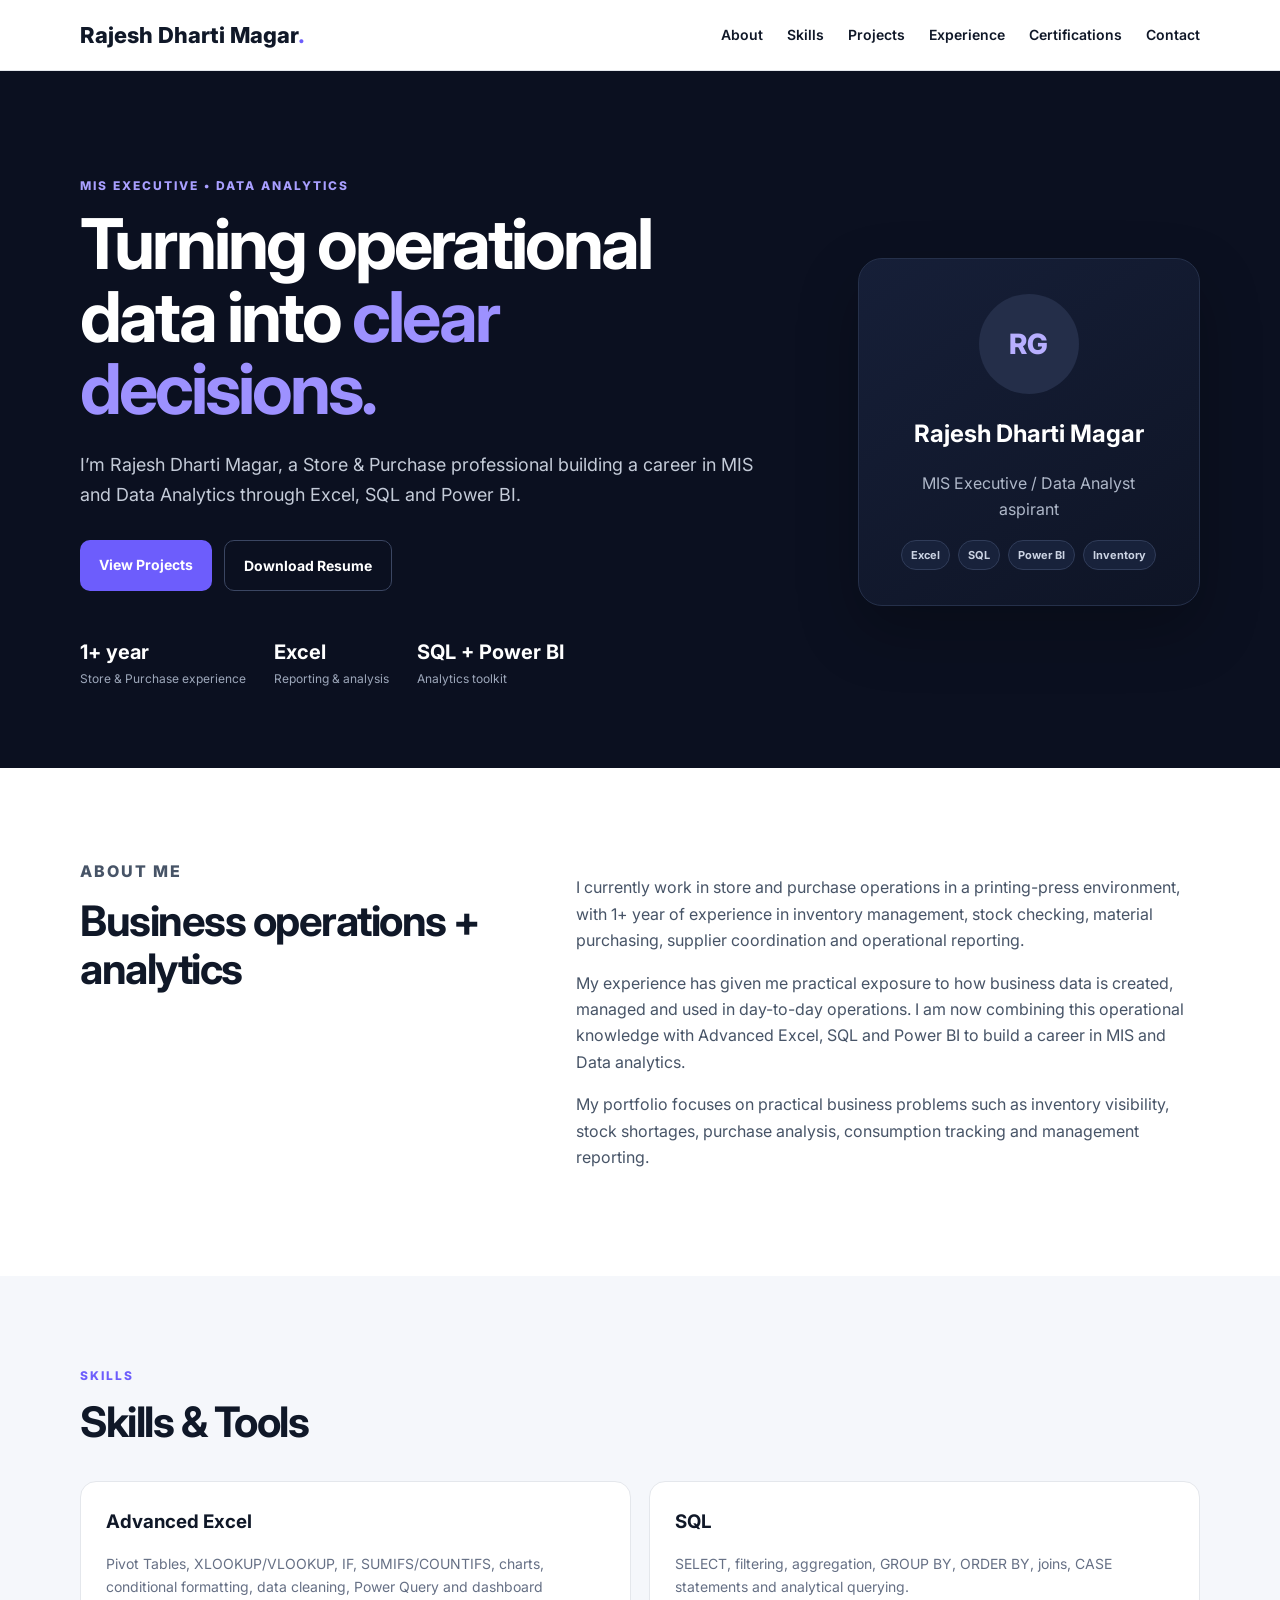
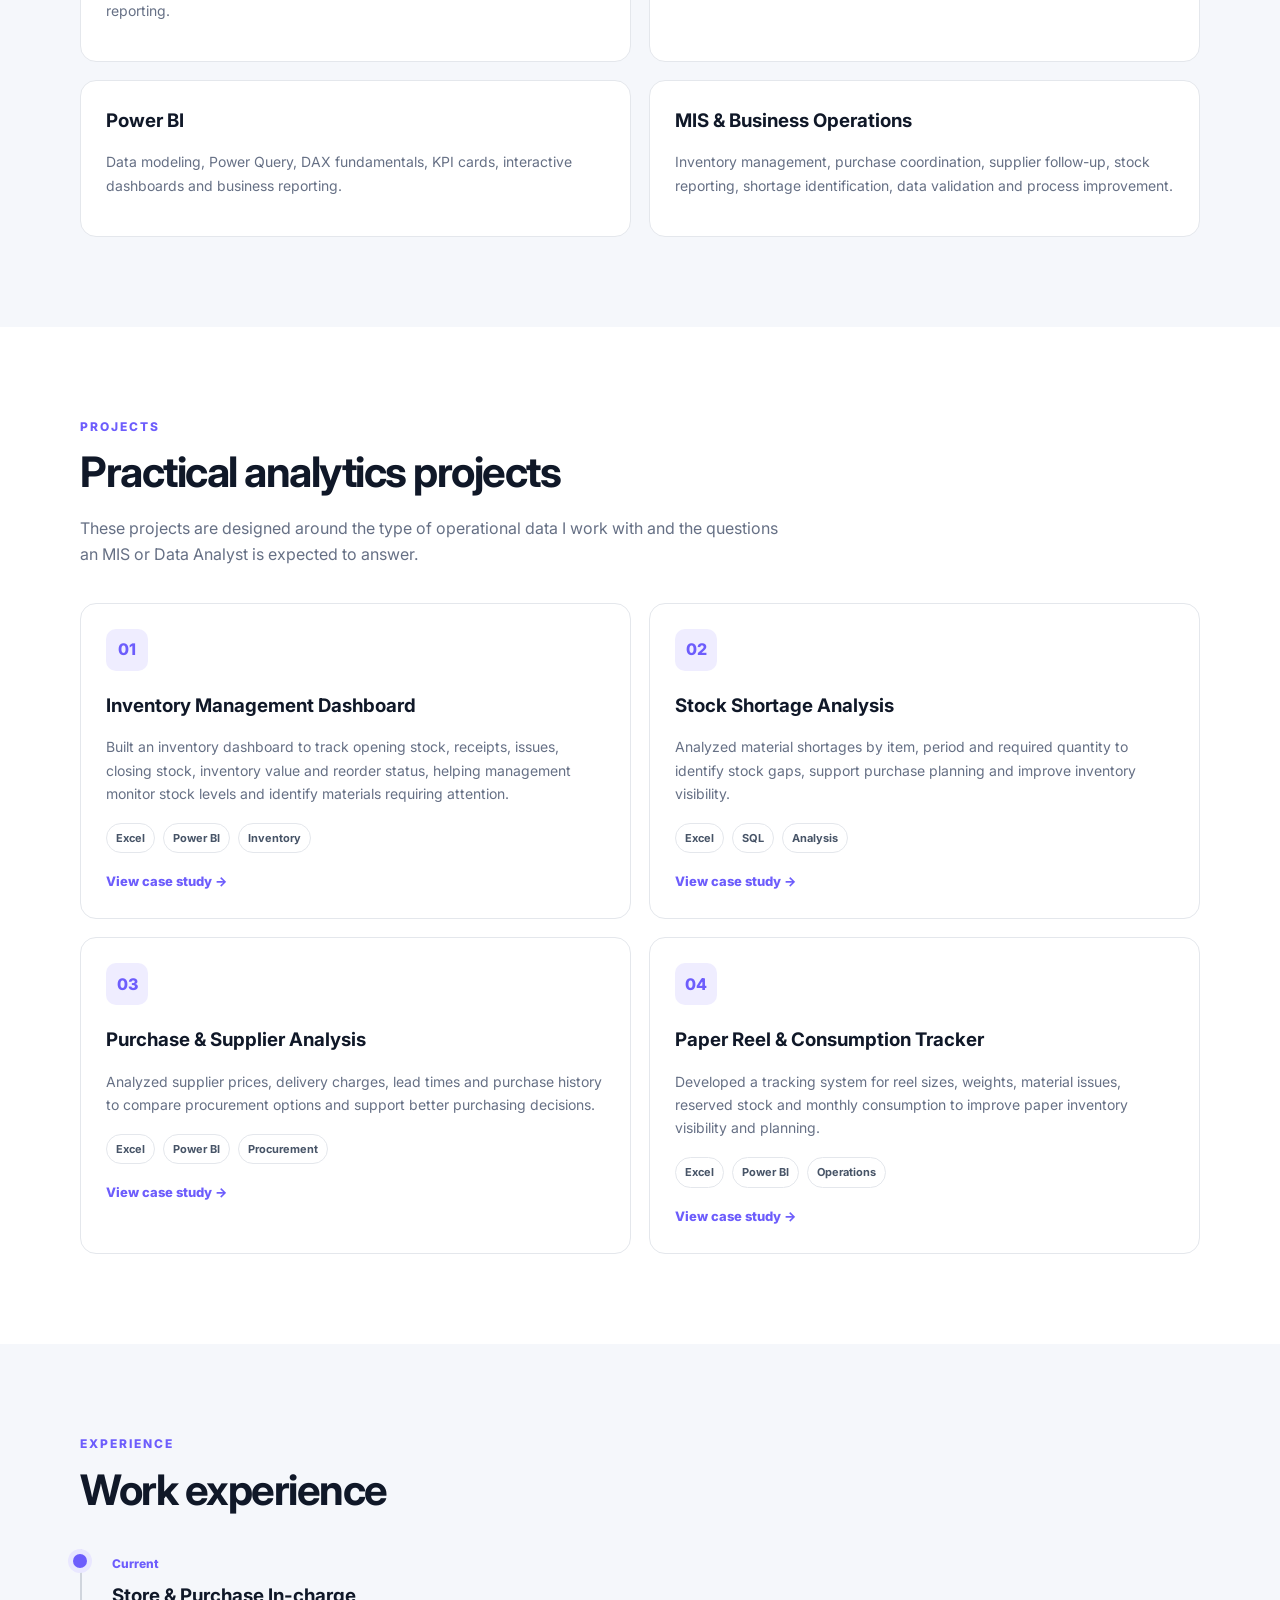
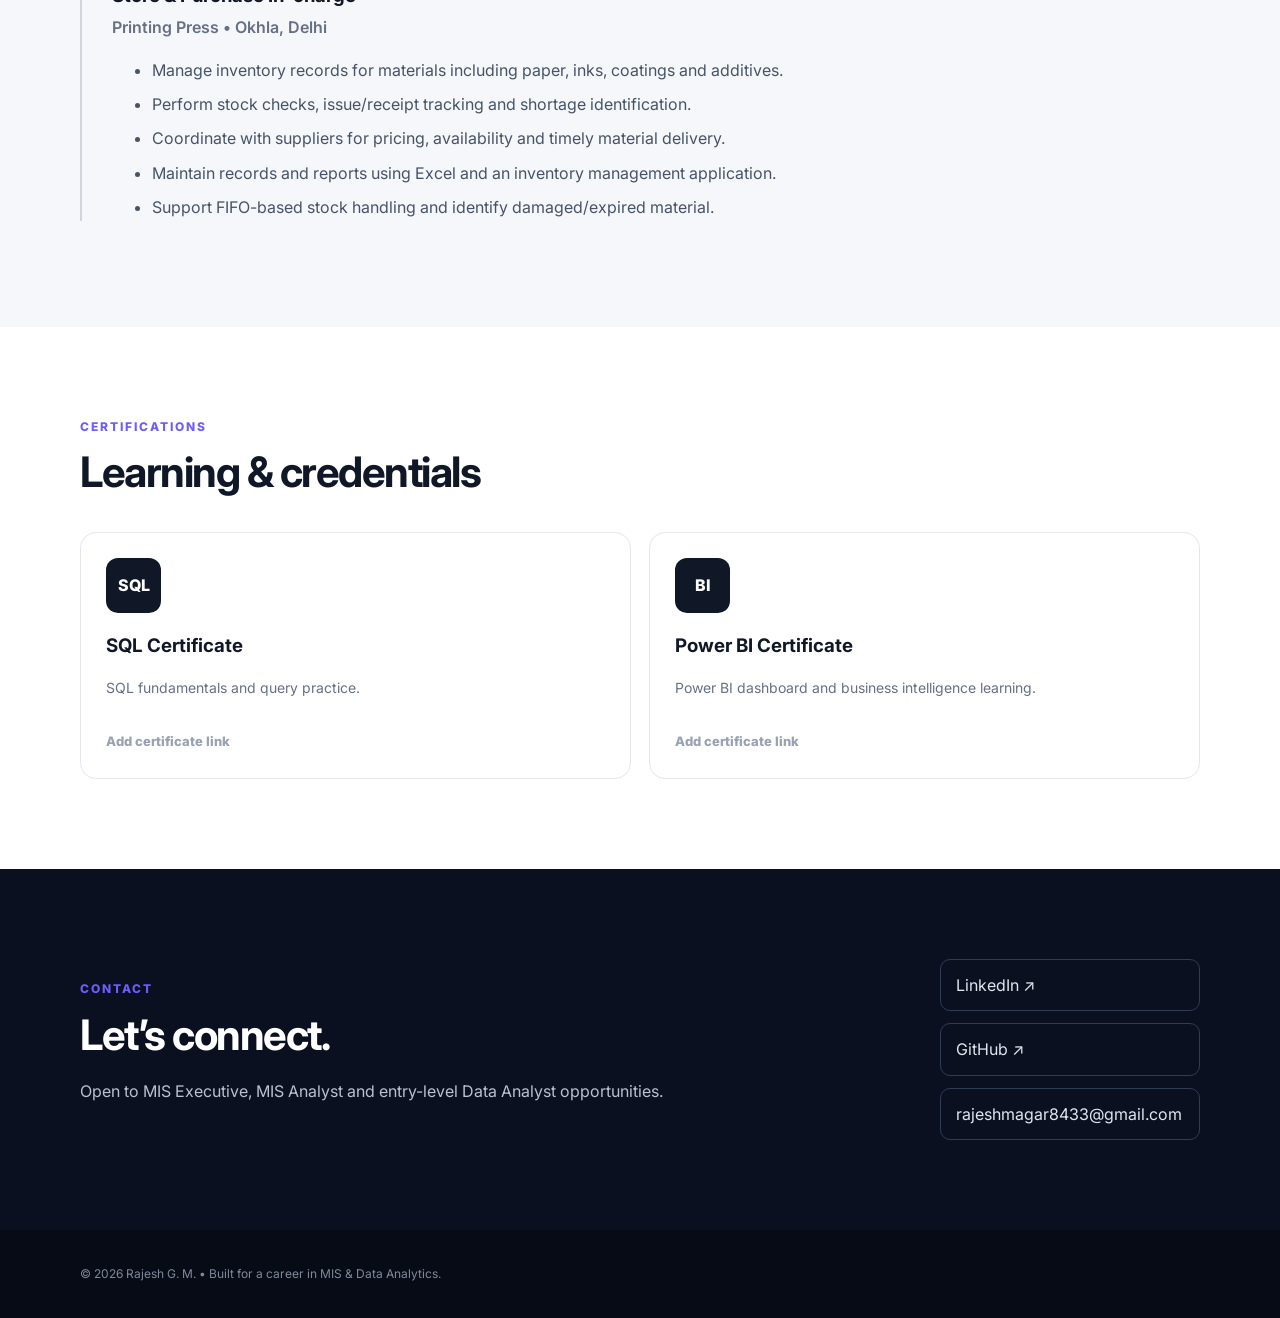
==== commit 006f2d04: "Update index.html" ====
--- a/index.html
+++ b/index.html
@@ -31,7 +31,7 @@
       <p class="lead">I’m Rajesh Dharti Magar, a Store & Purchase professional building a career in MIS and Data Analytics through Excel, SQL and Power BI.</p>
       <div class="buttons">
         <a class="btn primary" href="#projects">View Projects</a>
-        <a class="btn secondary" href="Rajesh_Resume.pdf" target="_blank">Download Resume</a>
+        <a class="btn secondary" href="Rajesh_Resume (1).pdf" target="_blank">Download Resume</a>
       </div>
       <div class="quick-stats">
         <div><strong>1+ year</strong><small>Store & Purchase experience</small></div>
@@ -80,29 +80,44 @@
     <p class="section-intro">These projects are designed around the type of operational data I work with and the questions an MIS or Data Analyst is expected to answer.</p>
     <div class="project-grid">
       <article class="project">
-        <div class="project-icon">01</div><h3>Inventory Management Dashboard</h3>
-        <p>Excel/Power BI dashboard for stock position, receipts, issues, reorder status and inventory value.</p>
-        <div class="tag-row"><span>Excel</span><span>Power BI</span><span>Inventory</span></div>
-        <a href="inventory-management.html">View case study →</a>
-      </article>
-      <article class="project">
-        <div class="project-icon">02</div><h3>Stock Shortage Analysis</h3>
-        <p>Identify shortage patterns by material, period and required quantity to support purchase planning.</p>
-        <div class="tag-row"><span>Excel</span><span>SQL</span><span>Analysis</span></div>
-        <a href="stock-shortage.html">View case study →</a>
-      </article>
-      <article class="project">
-        <div class="project-icon">03</div><h3>Purchase & Supplier Analysis</h3>
-        <p>Compare supplier prices, delivery charges, lead times and purchase history for better procurement decisions.</p>
-        <div class="tag-row"><span>Excel</span><span>Power BI</span><span>Procurement</span></div>
-        <a href="purchase-supplier.html">View case study →</a>
-      </article>
-      <article class="project">
-        <div class="project-icon">04</div><h3>Paper Reel & Consumption Tracker</h3>
-        <p>Track reel sizes, weights, issues, reservations and monthly consumption to improve material visibility.</p>
-        <div class="tag-row"><span>Excel</span><span>Power BI</span><span>Operations</span></div>
-        <a href="paper-reel.html">View case study →</a>
-      </article>
+  <div class="project-icon">01</div>
+  <h3>Inventory Management Dashboard</h3>
+  <p>Built an inventory dashboard to track opening stock, receipts, issues, closing stock, inventory value and reorder status, helping management monitor stock levels and identify materials requiring attention.</p>
+  <div class="tag-row">
+    <span>Excel</span><span>Power BI</span><span>Inventory</span>
+  </div>
+  <a href="inventory-management.html">View case study →</a>
+</article>
+
+<article class="project">
+  <div class="project-icon">02</div>
+  <h3>Stock Shortage Analysis</h3>
+  <p>Analyzed material shortages by item, period and required quantity to identify stock gaps, support purchase planning and improve inventory visibility.</p>
+  <div class="tag-row">
+    <span>Excel</span><span>SQL</span><span>Analysis</span>
+  </div>
+  <a href="stock-shortage.html">View case study →</a>
+</article>
+
+<article class="project">
+  <div class="project-icon">03</div>
+  <h3>Purchase &amp; Supplier Analysis</h3>
+  <p>Analyzed supplier prices, delivery charges, lead times and purchase history to compare procurement options and support better purchasing decisions.</p>
+  <div class="tag-row">
+    <span>Excel</span><span>Power BI</span><span>Procurement</span>
+  </div>
+  <a href="purchase-supplier.html">View case study →</a>
+</article>
+
+<article class="project">
+  <div class="project-icon">04</div>
+  <h3>Paper Reel &amp; Consumption Tracker</h3>
+  <p>Developed a tracking system for reel sizes, weights, material issues, reserved stock and monthly consumption to improve paper inventory visibility and planning.</p>
+  <div class="tag-row">
+    <span>Excel</span><span>Power BI</span><span>Operations</span>
+  </div>
+  <a href="paper-reel.html">View case study →</a>
+</article>
     </div>
   </div>
 </section>
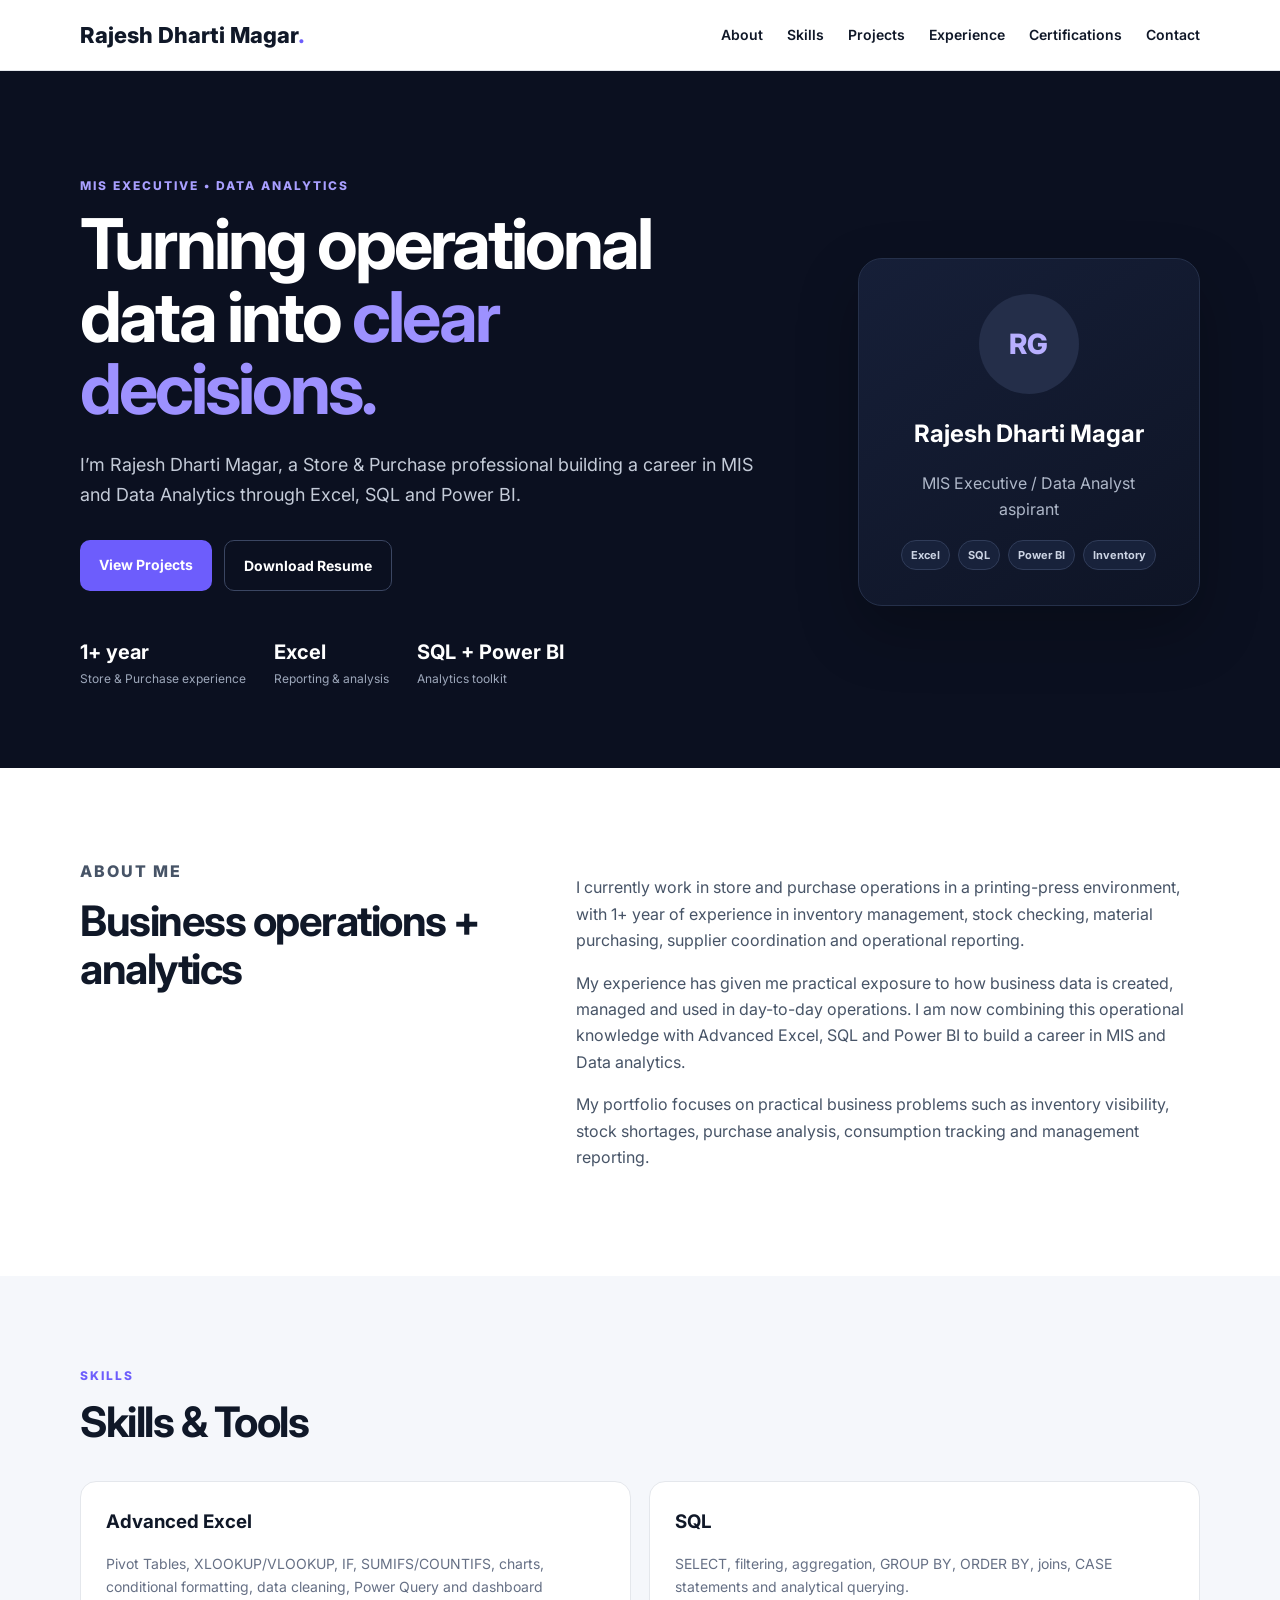
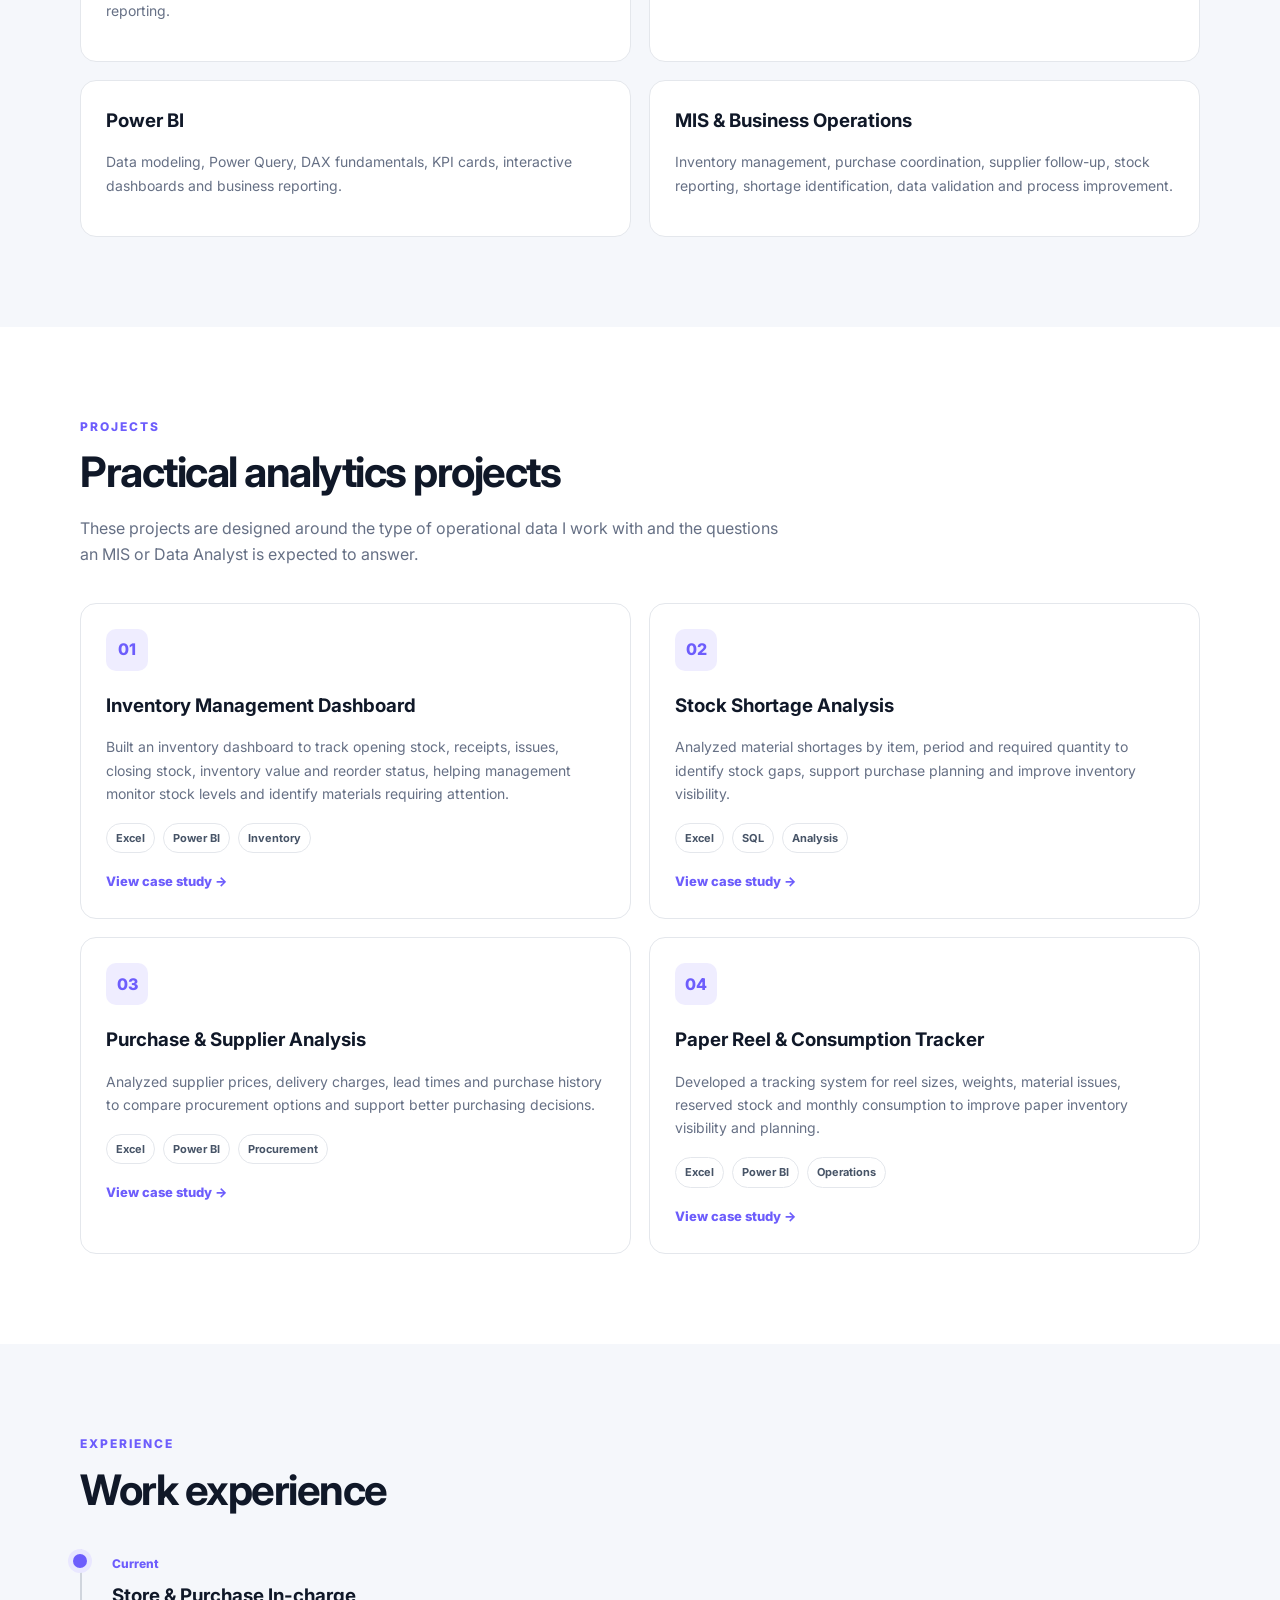
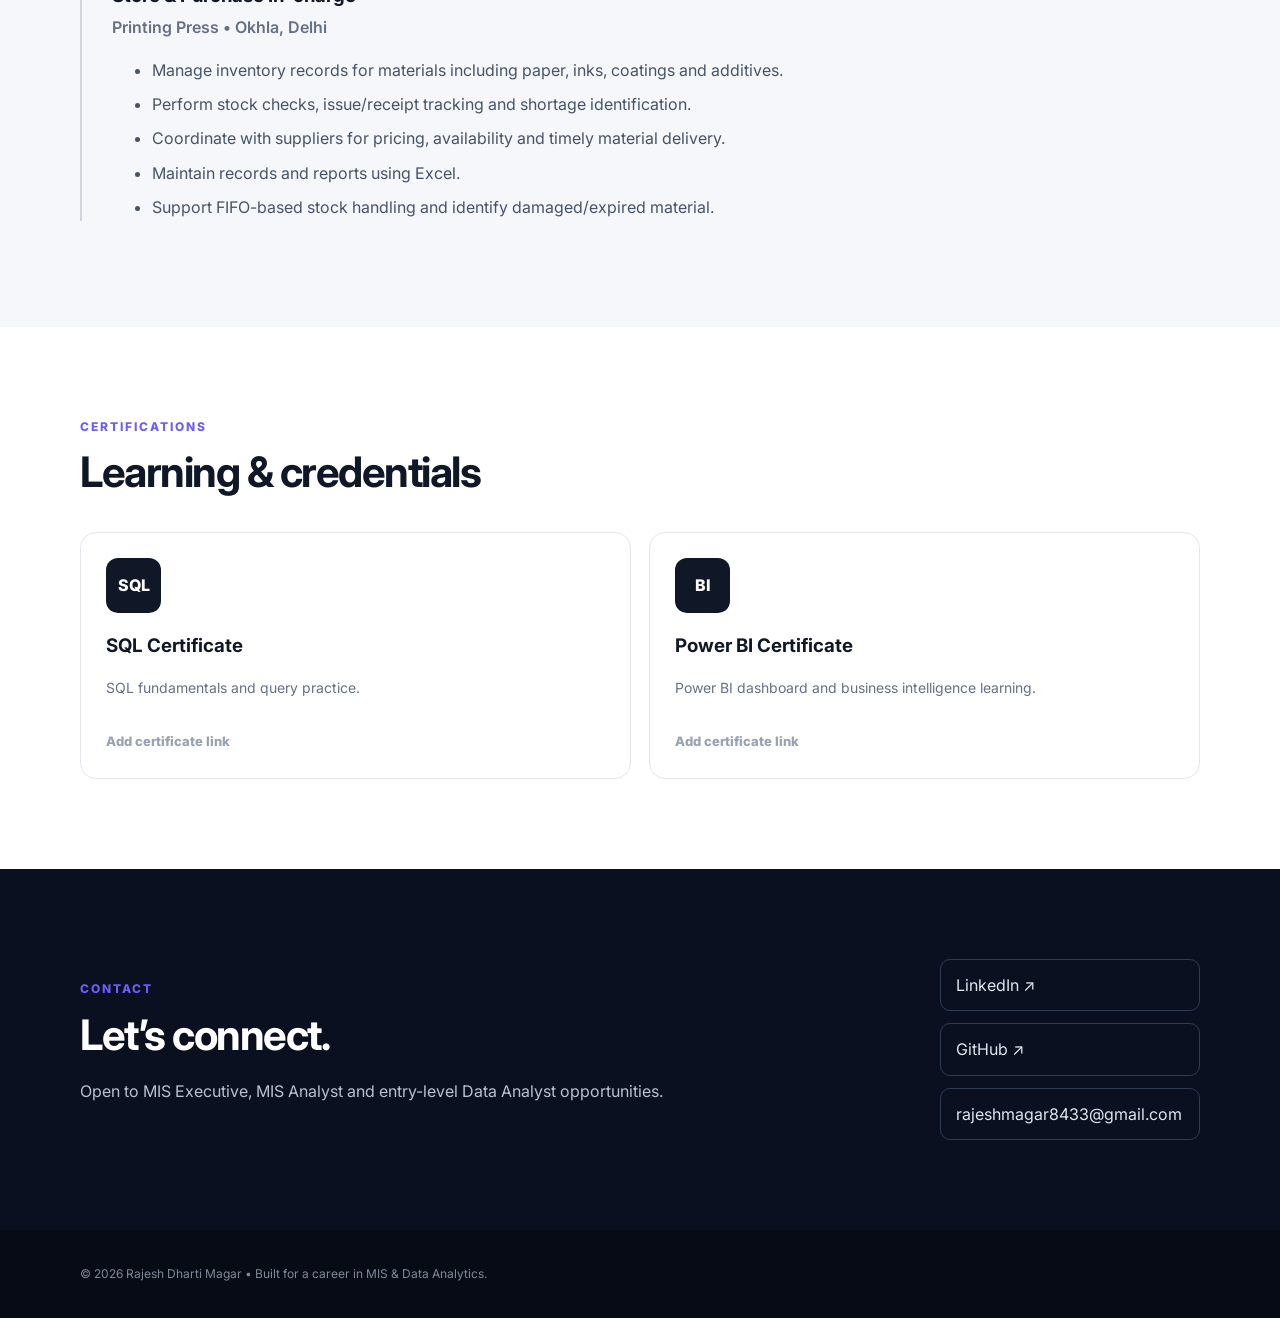
==== commit 991d5341: "Update index.html" ====
--- a/index.html
+++ b/index.html
@@ -133,7 +133,7 @@
           <li>Manage inventory records for materials including paper, inks, coatings and additives.</li>
           <li>Perform stock checks, issue/receipt tracking and shortage identification.</li>
           <li>Coordinate with suppliers for pricing, availability and timely material delivery.</li>
-          <li>Maintain records and reports using Excel and an inventory management application.</li>
+          <li>Maintain records and reports using Excel.</li>
           <li>Support FIFO-based stock handling and identify damaged/expired material.</li>
         </ul></div>
       </article>
@@ -163,7 +163,7 @@
 </section>
 </main>
 
-<footer><div class="container"><p>© 2026 Rajesh G. M. • Built for a career in MIS & Data Analytics.</p></div></footer>
+<footer><div class="container"><p>© 2026 Rajesh Dharti Magar • Built for a career in MIS & Data Analytics.</p></div></footer>
 <script src="script.js"></script>
 </body>
-</html>+</html>
